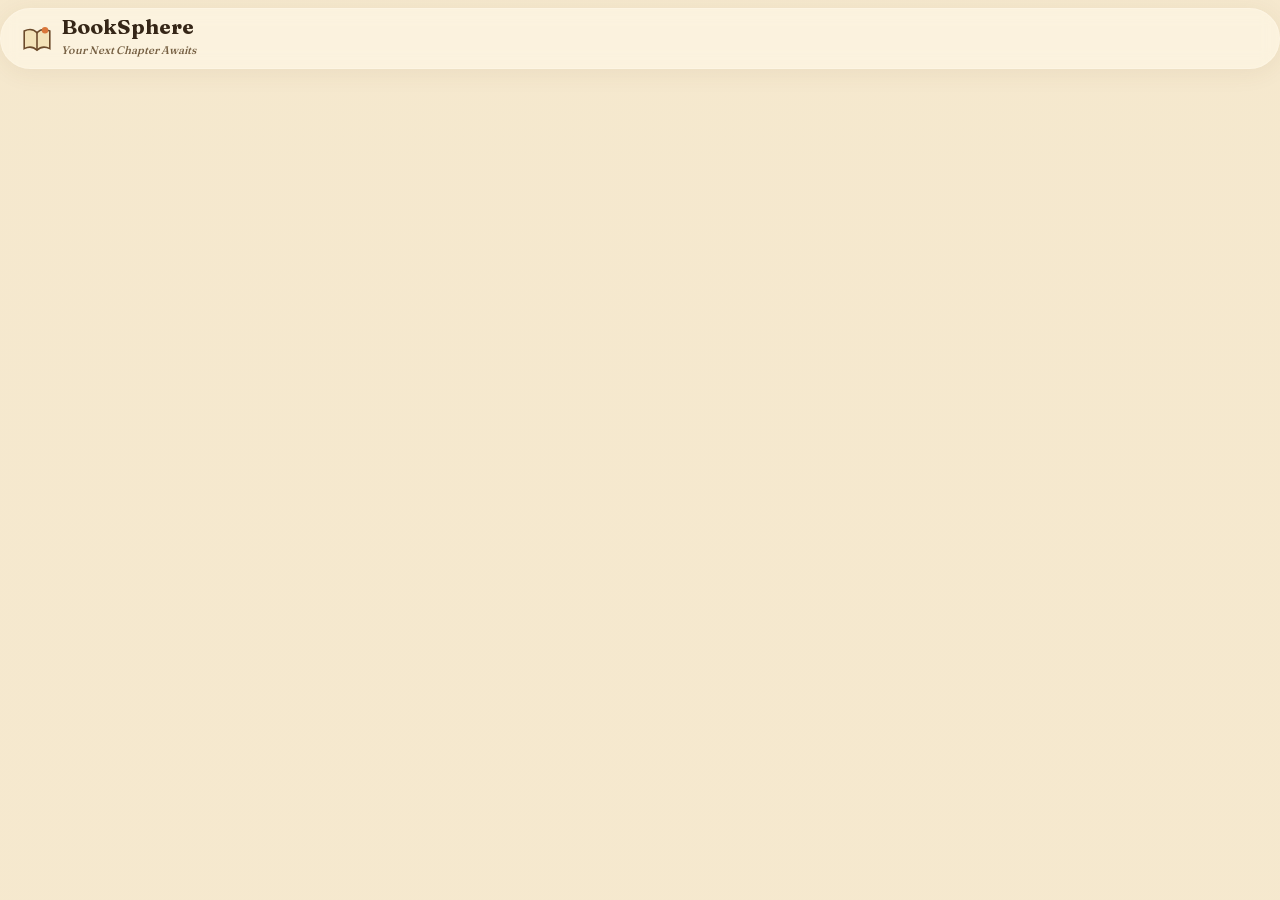
==== index.html @ 7fd95083 "Initial structure and file setup" ====
<!doctype html>
<html lang="en"><head><meta charset="utf-8"><meta name="viewport" content="width=device-width,initial-scale=1"><meta http-equiv="refresh" content="0; url=booksphere.html"><title>BookSphere</title></head><body><p>Opening <a href="booksphere.html">BookSphere</a>…</p></body></html>
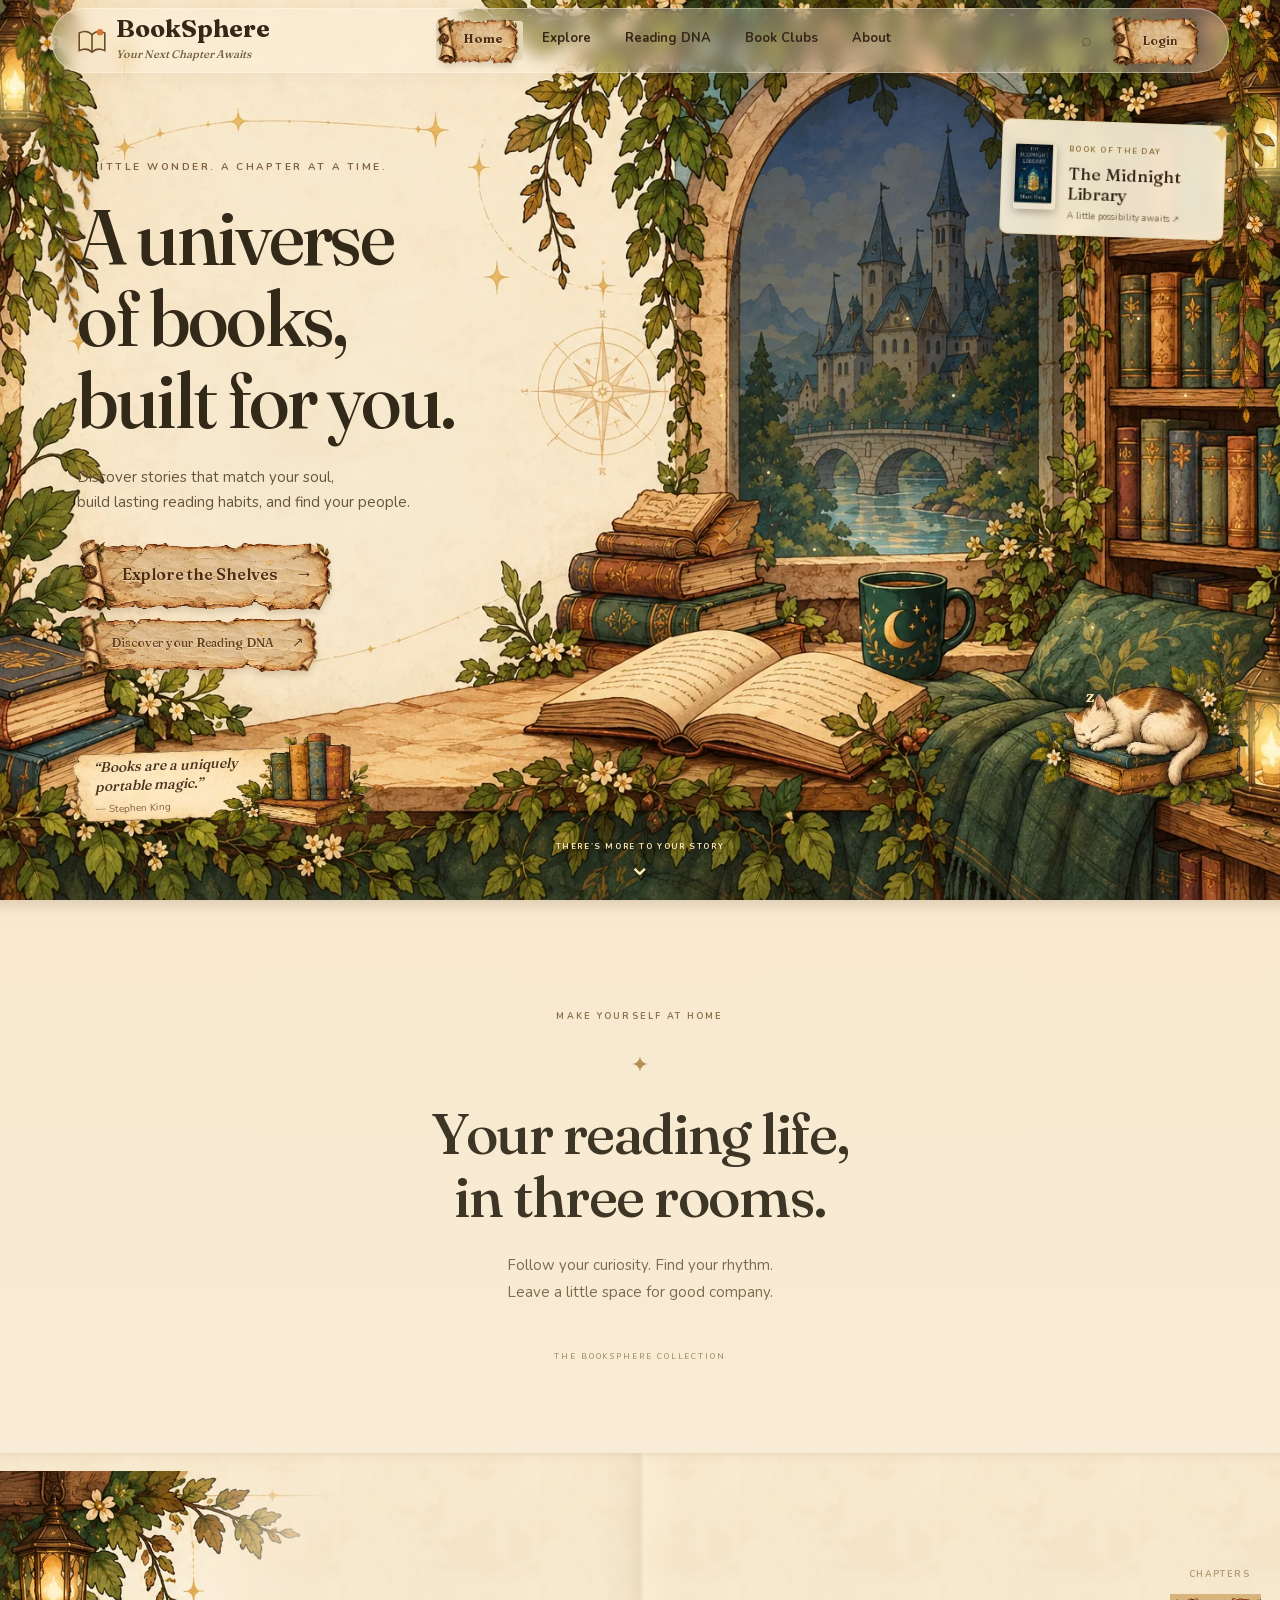
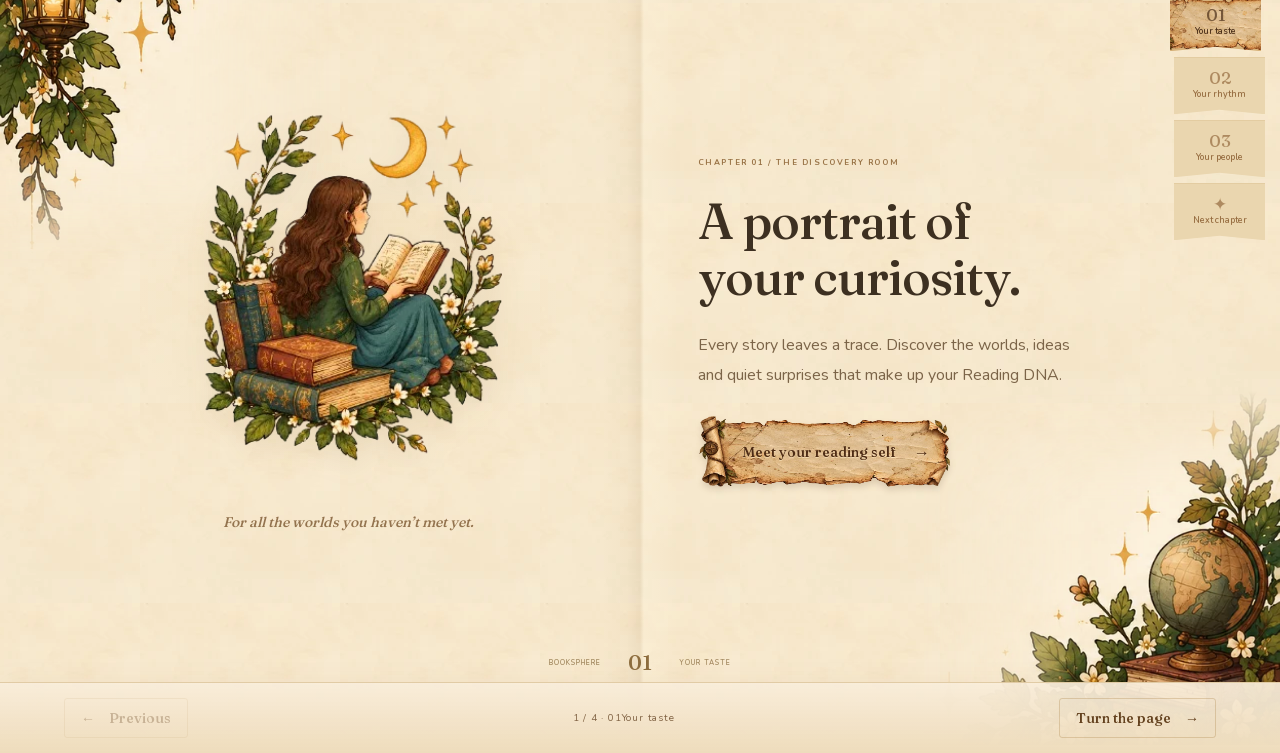
==== commit d11616c2: "fix Booksphere.html and index.html redirect issue" ====
--- a/index.html
+++ b/index.html
@@ -1,2 +1,217 @@
-<!doctype html>
-<html lang="en"><head><meta charset="utf-8"><meta name="viewport" content="width=device-width,initial-scale=1"><meta http-equiv="refresh" content="0; url=booksphere.html"><title>BookSphere</title></head><body><p>Opening <a href="booksphere.html">BookSphere</a>…</p></body></html>
+<!DOCTYPE html>
+<html lang="en"><head><meta charset="utf-8">
+<meta name="viewport" content="width=device-width,initial-scale=1,viewport-fit=cover">
+<title>BookSphere — Your Next Chapter Awaits</title>
+<link rel="icon" href="assets/slices/library/cover-the-midnight-library.webp" type="image/webp">
+<link rel="preload" as="image" href="assets/hero/nook.webp" type="image/webp" media="(min-width:701px)" fetchpriority="high">
+<link rel="preload" as="image" href="assets/hero/nook-mobile.webp" type="image/webp" media="(max-width:700px)" fetchpriority="high">
+<link rel="preload" as="font" href="assets/fonts/fraunces-latin.woff2" type="font/woff2" crossorigin>
+<link rel="preload" as="font" href="assets/fonts/nunito-latin.woff2" type="font/woff2" crossorigin>
+<link rel="stylesheet" href="css/fonts.css">
+<style>
+:root{--p:#f7ecd4;--g:#2f4a33;--ink:#3a2a1a;--mut:#80694a;--or:#d9763a;--ln:#dcc597;--sh:0 6px 20px #6b4a2a22}
+*{box-sizing:border-box}html,body{margin:0}
+body{font:16px/1.5 Nunito,system-ui,sans-serif;color:var(--ink);min-height:100vh;overflow-x:hidden;background:#f7ecd4 url("data:image/svg+xml,%3Csvg xmlns='http://www.w3.org/2000/svg' width='160' height='160'%3E%3Cfilter id='n'%3E%3CfeTurbulence baseFrequency='.8' numOctaves='2'/%3E%3CfeColorMatrix values='0 0 0 0 .4 0 0 0 0 .3 0 0 0 0 .2 0 0 0 .07 0'/%3E%3C/filter%3E%3Crect width='160' height='160' filter='url(%23n)'/%3E%3C/svg%3E")}
+h1,h2,h3{font-family:Fraunces,Georgia,serif;margin:0;line-height:1.1}button{font:inherit;cursor:pointer;border:0;color:inherit}
+a{cursor:pointer}input,select{font:inherit;padding:10px 14px;border-radius:12px;border:1px solid var(--ln);background:#fffaf0;color:var(--ink);width:100%}
+label{display:block;font-weight:700;font-size:13px;margin:12px 0 4px}.mut{color:var(--mut);margin:4px 0 0}
+.nav{position:sticky;top:0;z-index:20;display:flex;align-items:center;gap:20px;padding:12px 28px;padding-top:calc(12px + env(safe-area-inset-top,0px));backdrop-filter:blur(8px);background:#f7ecd6d9}
+.logo{display:flex;align-items:center;gap:8px;color:var(--ink)}.logo b{display:block;font:700 22px/1 Fraunces}.logo small{font:italic 11px Fraunces;color:var(--mut)}
+.links{display:flex;gap:4px;flex:1;justify-content:center}.l{padding:6px 14px;border-radius:99px;font-weight:700;font-size:14px;transition:.2s}.l:hover{background:#ecdcb6}.l.on{background:#e6cf9f}
+.btn{background:var(--g);color:#f7ecd4;padding:11px 22px;border-radius:99px;font-weight:700;box-shadow:var(--sh);transition:.2s}.btn:hover{transform:translateY(-2px);background:#3d6142}
+.btn.s{padding:6px 16px;font-size:13px}.btn.o{background:transparent;color:var(--g);border:1.5px solid var(--g);box-shadow:none}.btn.on{background:#c9d8b6;color:var(--g)}
+.avb{width:38px;height:38px;border-radius:50%;background:#c98a4a;color:#fff;font:700 16px Fraunces;border:2px solid #f7ecd4;box-shadow:var(--sh)}
+.card{background:#fbf3df;border:1px solid var(--ln);border-radius:18px;box-shadow:var(--sh);padding:18px}
+#app{animation:in .5s both}#app.enter{animation:zin 1.4s cubic-bezier(.2,.7,.2,1) both}
+@keyframes in{from{opacity:0;transform:translateY(10px)}}@keyframes zin{from{opacity:0;transform:scale(1.15);filter:blur(8px)}}
+.hero{position:relative;display:grid;grid-template-columns:1fr 1.2fr;align-items:center;max-width:1280px;margin:0 auto;padding:10px 28px 40px;min-height:620px}
+.hero h1{font-size:clamp(44px,6vw,78px);font-weight:500;letter-spacing:-.01em}.hero p{max-width:430px;font-size:18px;color:#5e4a30;margin:18px 0 26px}
+.scene{position:relative;aspect-ratio:600/520;width:100%}.scene>svg{position:absolute;inset:0;width:100%;height:100%;overflow:visible}
+.scene canvas{position:absolute;left:0;bottom:20%;width:100%;image-rendering:pixelated;cursor:pointer}
+.sway{transform-box:fill-box;transform-origin:50% 0;animation:sw 5s ease-in-out infinite alternate}.sway:nth-of-type(2n){animation-duration:6.5s;animation-delay:-2s}
+@keyframes sw{to{transform:rotate(3.5deg)}}.fl{animation:fl 2.2s ease-in-out infinite alternate}@keyframes fl{0%{opacity:.45}35%{opacity:.9}65%{opacity:.6}100%{opacity:1}}
+.tw{animation:tw 2.4s ease-in-out infinite alternate;transform-box:fill-box;transform-origin:center}@keyframes tw{to{opacity:.2;transform:scale(.6)}}
+.steam{position:absolute;left:52%;top:73%;width:0;height:0}.steam i{position:absolute;bottom:0;width:14px;height:48px;border-radius:50%;background:radial-gradient(#fffe,#fff0 70%);filter:blur(4px);opacity:0;animation:rise 3.8s linear infinite}
+.steam i:nth-child(1){left:-12px}.steam i:nth-child(2){left:-2px;animation-delay:1.2s}.steam i:nth-child(3){left:6px;animation-delay:2.4s}
+@keyframes rise{0%{transform:translate(0,0) scale(.5);opacity:0}20%{opacity:.85}50%{transform:translate(9px,-34px) scale(1)}80%{transform:translate(-8px,-64px) scale(1.3);opacity:.3}100%{transform:translate(6px,-96px) scale(1.7);opacity:0}}
+.ff{position:absolute;width:5px;height:5px;border-radius:50%;background:#ffe08a;box-shadow:0 0 8px 3px #ffd36666;animation:ff var(--d) ease-in-out infinite alternate}@keyframes ff{from{transform:translate(0,0);opacity:.15}to{transform:translate(var(--x),var(--y));opacity:1}}
+.zz{position:absolute;pointer-events:none;font:700 18px Fraunces;color:#6b4a2b;animation:zf 2.4s ease-out forwards;z-index:3}@keyframes zf{from{transform:translate(0,0) scale(.6);opacity:0}20%{opacity:1}to{transform:translate(18px,-60px) scale(1.4) rotate(12deg);opacity:0}}
+.quote{position:absolute;left:3%;bottom:22px;max-width:260px;background:#f3e2b8;padding:12px 18px;border-radius:6px 14px 8px 12px;transform:rotate(-2deg);box-shadow:var(--sh);font:italic 15px Fraunces;transition:.3s}
+.quote small{display:block;font:600 12px Nunito;color:var(--mut);margin-top:4px}.quote.sw2{opacity:0;transform:rotate(-2deg) translateY(8px)}
+.dots{position:absolute;left:50%;bottom:10px;display:flex;gap:8px}.dots i{width:7px;height:7px;border-radius:50%;background:#c9b48a;cursor:pointer}.dots i.on{background:var(--g)}
+.feat{display:grid;grid-template-columns:repeat(3,1fr);gap:18px;max-width:1180px;margin:0 auto;padding:0 28px 60px}.feat .card{cursor:pointer;transition:.3s}.feat .card:hover{transform:translateY(-6px) rotate(-.5deg)}.feat span{font-size:34px;display:inline-block;animation:bob 3s ease-in-out infinite}.feat h3{margin:8px 0 4px}
+@keyframes bob{50%{transform:translateY(-5px)}}
+.wrap{max-width:1180px;margin:0 auto;padding:24px 28px 60px}.ph{display:flex;justify-content:space-between;align-items:flex-end;gap:12px;flex-wrap:wrap;margin-bottom:16px}.ph h2{font-size:34px}.sec{margin:28px 0 14px;font-size:22px}
+.shell{display:grid;grid-template-columns:200px 1fr;gap:24px;max-width:1180px;margin:0 auto;padding:24px 28px 60px}.side{align-self:start;padding:10px;position:sticky;top:78px}
+.si{display:flex;gap:10px;padding:10px 12px;border-radius:12px;font-weight:700;font-size:14px;transition:.2s}.si:hover{background:#efdfb9}.si.on{background:#e6cf9f}
+.gh{display:flex;justify-content:space-between;gap:16px;align-items:center;flex-wrap:wrap}.gh h2{font-size:32px}
+.note{background:#f3e2b8;padding:12px 20px;border-radius:8px 16px 8px 14px;font:italic 15px Fraunces;transform:rotate(1.5deg);box-shadow:var(--sh)}
+.stats{display:grid;grid-template-columns:repeat(4,1fr);gap:14px;margin:18px 0}.st{display:flex;flex-direction:column;gap:4px}.st small{color:var(--mut);font-weight:700}.st b{font:700 34px Fraunces}
+.fire{display:inline-block;animation:fire 1s ease-in-out infinite alternate}@keyframes fire{to{transform:scale(1.18) rotate(5deg)}}
+.ring{width:84px;height:84px;border-radius:50%;display:grid;place-items:center;position:relative;margin-top:2px}.ring:after{content:"";position:absolute;inset:10px;border-radius:50%;background:#fbf3df}.ring b{position:relative;z-index:1;font-size:20px}
+.two{display:grid;grid-template-columns:1fr 1fr;gap:16px}.two h3{margin-bottom:10px}
+.rd{display:flex;gap:14px;align-items:center;padding:8px 0}.rd>div{flex:1}.rd .cv{width:70px;flex:none}
+.pb{height:8px;border-radius:9px;background:#e8d6ab;overflow:hidden;margin:7px 0}.pb i{display:block;height:100%;background:linear-gradient(90deg,var(--or),#e9a23b);border-radius:9px;transition:width 1s}
+.nook{display:flex;gap:18px;align-items:center;margin-top:16px}.nook>div:first-child{position:relative;width:220px;flex:none}.nook canvas{width:100%;image-rendering:pixelated;cursor:pointer;display:block}
+.cv{aspect-ratio:2/3;border-radius:4px 8px 8px 4px;display:flex;flex-direction:column;justify-content:center;align-items:center;text-align:center;padding:10px 8px;box-shadow:3px 5px 12px #3a2a1a44,inset 4px 0 6px #0003;font:700 13px/1.15 Fraunces,serif;transition:.25s;outline:1px solid #ffffff22;outline-offset:-5px}
+.cv i{font:600 9px Nunito;opacity:.8;margin-top:6px}.rd .cv,.tb .cv{font-size:9px}.rd .cv i,.tb .cv i{display:none}
+.chips{display:flex;gap:8px;flex-wrap:wrap;margin:10px 0}.chip{padding:4px 14px;border-radius:99px;background:#efe0bd;border:1px solid var(--ln);font-size:12px;font-weight:700;cursor:pointer;color:var(--ink);transition:.2s}.chip:hover{background:#e6d2a3}.chip.on{background:var(--g);color:#f7ecd4;border-color:var(--g)}
+.sr{display:flex;gap:8px;margin:12px 0}.grid{display:grid;grid-template-columns:repeat(auto-fill,minmax(150px,1fr));gap:24px 20px}
+.bi{position:relative;cursor:pointer;display:flex;flex-direction:column;gap:2px}.bi:hover .cv{transform:translateY(-8px) rotate(-1.5deg)}.bi b{font:700 14px/1.2 Fraunces;margin-top:8px}.bi small{color:var(--mut);font-weight:600}.bi em{font-style:normal;font-size:11px;font-weight:700;background:#efe0bd;padding:1px 9px;border-radius:99px;align-self:flex-start;margin-top:3px}
+.bm{position:absolute;top:6px;right:6px;width:28px;height:28px;border-radius:50%;background:#fbf3df;font-weight:700;box-shadow:var(--sh);z-index:2}.bm.on{background:var(--g);color:#fff}
+.mt{position:absolute;top:6px;left:6px;background:#fbf3df;font-size:11px;font-weight:700;border-radius:99px;padding:1px 8px;z-index:2;color:var(--g)}
+.tb{padding:6px 18px}.tr{display:grid;grid-template-columns:60px 1fr 120px 1fr 50px 60px;gap:14px;align-items:center;padding:12px 0;border-bottom:1px dashed var(--ln)}.tr:last-child{border:0}.tr .cv{width:54px}
+.sp{display:inline-block;padding:2px 10px;border-radius:99px;font-size:12px;font-weight:700;background:#e6d2a3}
+.persona{display:flex;gap:26px;align-items:center;background:linear-gradient(135deg,#f4e2b6,#fbf3df)}.persona h2{font-size:36px;color:#8a2b1d;margin:2px 0 8px}.persona p{max-width:520px}
+.pi{position:relative;width:180px;height:160px;flex:none;font-size:70px;display:grid;place-items:center}.pi .moon{position:absolute;top:0;right:10px;font-size:34px;animation:bob 4s ease-in-out infinite}.pi .bk{animation:bob 3s ease-in-out infinite}.pi .s1,.pi .s2{position:absolute;font-size:20px;color:#d9a43a;animation:tw 2s infinite alternate}.pi .s1{left:14px;top:14px}.pi .s2{right:0;bottom:14px;animation-delay:-1s}
+.gr{display:grid;grid-template-columns:90px 1fr 42px;gap:12px;align-items:center;margin:11px 0;font-weight:600;font-size:14px}.bar{height:10px;border-radius:9px;background:#e8d6ab;overflow:hidden}.bar i{display:block;height:100%;width:0;border-radius:9px;transition:width 1.2s cubic-bezier(.2,.8,.2,1)}
+.dn{display:grid;place-items:center}.donut{width:210px;height:210px;border-radius:50%;position:relative;display:grid;place-items:center;text-align:center;animation:spin 1.2s cubic-bezier(.2,.8,.2,1)}.donut:after{content:"";position:absolute;inset:38px;border-radius:50%;background:#fbf3df}.donut div{position:relative;z-index:1}.donut small{color:var(--mut);font-weight:700}.donut b{font:700 26px Fraunces}
+@keyframes spin{from{transform:rotate(-120deg) scale(.5);opacity:0}}
+.hm{display:grid;grid-template-columns:repeat(7,1fr);gap:8px;max-width:420px;margin-top:12px}.hm i{aspect-ratio:1;border-radius:8px;background:#e8d6ab}.hm i.t{outline:2px solid var(--or)}
+.bdg{display:flex;gap:12px;flex-wrap:wrap;margin-top:12px}.bdg span{padding:8px 14px;border-radius:14px;background:#efe0bd;font-weight:700;opacity:.45}.bdg span.on{opacity:1;background:#f6d98b}
+.cc{overflow:hidden;padding:0;transition:.3s}.cc:hover{transform:translateY(-6px)}.ci{height:120px;display:grid;place-items:center;font-size:54px}.ci span{animation:bob 3.5s ease-in-out infinite}.cb{padding:14px 16px;display:flex;flex-direction:column;gap:3px}.cb b{font:700 17px Fraunces}.cb small{color:var(--mut);font-weight:600}
+.cf{display:flex;align-items:center;gap:8px;margin-top:8px}.cf em{font-style:normal;font-size:11px;font-weight:700;background:#efe0bd;padding:2px 10px;border-radius:99px}.cf small{flex:1}
+.cg{display:grid;grid-template-columns:repeat(auto-fill,minmax(260px,1fr));gap:20px}
+#modal{display:none}#modal.on{display:block}.bd{position:fixed;inset:0;background:#2a1b0e88;backdrop-filter:blur(4px);display:grid;place-items:center;z-index:50;animation:in .25s}.mc{width:min(480px,92vw);position:relative;max-height:90vh;overflow:auto}
+.x{position:absolute;right:12px;top:8px;background:none;font-size:18px;color:var(--mut)}.trk{display:flex;gap:16px}.trk .cv{width:100px;flex:none;font-size:10px}.trk>div{flex:1}.rw{display:flex;gap:10px;margin-top:16px}
+#toast{position:fixed;left:50%;bottom:calc(24px + env(safe-area-inset-bottom,0px));transform:translate(-50%,30px);background:var(--g);color:#f7ecd4;padding:10px 20px;border-radius:99px;font-weight:700;opacity:0;transition:.3s;z-index:90;pointer-events:none}#toast.on{opacity:1;transform:translate(-50%,0)}
+#portal{position:fixed;inset:0;z-index:100;pointer-events:none;visibility:hidden;perspective:1400px;overflow:hidden;opacity:1}#portal.on{visibility:visible;pointer-events:all}#portal.out{opacity:0;transition:opacity .9s}
+.dr{position:absolute;top:0;bottom:0;width:50%;background:radial-gradient(circle at 50% 50%,#4d3521,#1f1208 85%);border:2px solid #b8893a;display:grid;place-items:center;font:700 54px Fraunces;color:#d9ad55;backface-visibility:hidden;transition:transform 1.7s cubic-bezier(.7,0,.2,1);animation:in .5s both}
+.dr.l{left:0;transform-origin:left;padding-left:60%}.dr.r{right:0;transform-origin:right;padding-right:60%}.dr.l:after{content:"✦"}.dr.r:after{content:"✦"}
+#portal.open .dr.l{transform:rotateY(-108deg)}#portal.open .dr.r{transform:rotateY(108deg)}
+.glow{position:absolute;left:50%;top:50%;width:40px;height:40px;margin:-20px;border-radius:50%;z-index:-1;background:radial-gradient(#fff8d6,#ffd479 40%,#e8a23c99 65%,#0000 72%);transform:scale(0)}#portal.open .glow{transform:scale(75);transition:transform 2s ease-in}
+.spk span{position:absolute;left:50%;top:50%;width:6px;height:6px;border-radius:50%;background:#ffe9a6;box-shadow:0 0 10px 3px #ffd366;opacity:0}#portal.open .spk span{animation:fly 1.8s ease-out both}
+@keyframes fly{from{transform:translate(0,0) scale(.3);opacity:0}20%{opacity:1}to{transform:translate(var(--dx),var(--dy)) scale(1.5);opacity:0}}
+#portal p{position:absolute;left:0;right:0;top:50%;text-align:center;font:italic 28px Fraunces;color:#fff;opacity:0;transition:opacity .8s;margin:60px 0 0;text-shadow:0 2px 12px #6b4a2b}#portal.open p{opacity:1;transition-delay:.8s}
+@media(max-width:900px){.hero{grid-template-columns:1fr;padding-bottom:20px}.shell{grid-template-columns:1fr}.side{position:static;display:flex;overflow-x:auto}.stats{grid-template-columns:1fr 1fr}.two,.feat{grid-template-columns:1fr}.persona{flex-direction:column;text-align:center}.tr{grid-template-columns:50px 1fr 60px}.tr>:nth-child(n+4){display:none}}
+@media(max-width:760px){.nav{flex-wrap:wrap;gap:8px 12px}.logo small{display:none}.links{order:3;width:100%;overflow-x:auto;justify-content:flex-start}.usr{margin-left:auto}.nook{flex-direction:column}}
+@media(prefers-reduced-motion:reduce){*{animation-duration:.01s!important;animation-iteration-count:1!important}}
+</style>
+<link rel="stylesheet" href="css/base.css"><link rel="stylesheet" href="css/nav.css"><link rel="stylesheet" href="css/home.css"><link rel="stylesheet" href="css/dashboard.css"><link rel="stylesheet" href="css/explore.css"><link rel="stylesheet" href="css/dna.css"><link rel="stylesheet" href="css/clubs.css"><link rel="stylesheet" href="css/portal.css"><link rel="stylesheet" href="css/about.css"><link rel="stylesheet" href="css/bookcraft.css"><link rel="stylesheet" href="css/scroll-ui.css"><link rel="stylesheet" href="css/storybook.css"><link rel="stylesheet" href="css/app-craft.css"></head><body>
+<svg width="0" height="0" style="position:absolute"><defs><symbol id="vine" viewBox="0 0 60 300"><path d="M30 0C10 60 50 120 25 180S40 260 20 300" stroke="#4a6b38" stroke-width="3" fill="none"/><g fill="#5d8a45"><ellipse cx="40" cy="40" rx="13" ry="6" transform="rotate(-30 40 40)"/><ellipse cx="14" cy="80" rx="13" ry="6" transform="rotate(25 14 80)" fill="#3f6a37"/><ellipse cx="44" cy="125" rx="13" ry="6" transform="rotate(-20 44 125)"/><ellipse cx="22" cy="165" rx="13" ry="6" transform="rotate(30 22 165)" fill="#3f6a37"/><ellipse cx="42" cy="205" rx="13" ry="6" transform="rotate(-25 42 205)"/><ellipse cx="18" cy="250" rx="13" ry="6" transform="rotate(20 18 250)" fill="#3f6a37"/></g></symbol></defs></svg>
+<nav class="nav"><a class="logo" data-go="home"><svg viewBox="0 0 40 40" width="38" height="38"><path d="M4 10c6-3 12-2 16 2 4-4 10-5 16-2v22c-6-3-12-2-16 2-4-4-10-5-16-2z" fill="#f3e2b8" stroke="#6b4a2b" stroke-width="2"/><path d="M20 12v22" stroke="#6b4a2b" stroke-width="2"/><circle cx="30" cy="9" r="4" fill="#d9763a"/></svg><span><b>BookSphere</b><small>Your Next Chapter Awaits</small></span></a><div class="links"></div><div class="usr"></div></nav>
+<main id="app"></main><div id="modal"></div><div id="toast"></div>
+<div id="portal"><div class="dr l"></div><div class="dr r"></div><div class="glow"></div><div class="spk"></div><p>Opening your library…</p></div>
+<script src="js/ui.js"></script><script src="js/book.js"></script><script src="js/home.js"></script>
+<script>
+const $=(s,e=document)=>e.querySelector(s),$$=(s,e=document)=>[...e.querySelectorAll(s)];
+/* ---------- DATA (swap with a real API / database later) ---------- */
+const B=[[1,'Dune','Frank Herbert','Sci-Fi','Classic','#c9732c','#2b1608',688],[2,'Atomic Habits','James Clear','Self-Help','Productivity','#f3e6c4','#e9a23b',320],[3,'The Night Circus','Erin Morgenstern','Fantasy','Magical','#151521','#9b2335',512],[4,'Before the Coffee Gets Cold','Toshikazu Kawaguchi','Fiction','Emotional','#6ab0b8','#2f4e6f',213],[5,'A Court of Thorns and Roses','Sarah J. Maas','Romance','Spicy','#8b1a1f','#2d0b0e',419],[6,'The Seven Husbands of Evelyn Hugo','Taylor Jenkins Reid','Fiction','Glamorous','#1f5a43','#0f2a20',389],[7,'Circe','Madeline Miller','Fantasy','Mythic','#d99a2b','#7b3b12',393],[8,'Project Hail Mary','Andy Weir','Sci-Fi','Space','#f1f1ec','#3a6bb0',476],[9,'The Midnight Library','Matt Haig','Fiction','Hopeful','#1c2b6b','#0b1236',304],[10,'The Very Secret Society of Irregular Witches','Sangu Mandanna','Fantasy','Cozy','#1d3b8a','#3a1a5e',384],[11,'Gone Girl','Gillian Flynn','Mystery','Twisty','#262626','#b0182a',422],[12,'The Silent Patient','Alex Michaelides','Mystery','Dark','#3a3a52','#c9c9d9',336],[13,'Sapiens','Yuval Noah Harari','Non-Fiction','History','#d9b45c','#6b3f1a',464],[14,'Educated','Tara Westover','Non-Fiction','Memoir','#e8e0cf','#4a6b7a',352],[15,'The Hobbit','J.R.R. Tolkien','Fantasy','Classic','#2f6b3a','#10301a',310],[16,'Pride and Prejudice','Jane Austen','Romance','Classic','#e9b8c4','#7a3b52',279]].map(([id,t,a,g,v,c1,c2,p])=>({id,t,a,g,v,c1,c2,p}));
+const G=['Fantasy','Fiction','Mystery','Non-Fiction','Sci-Fi','Romance','Self-Help'],GC={Fantasy:'#7f9a6c',Fiction:'#d4a455',Mystery:'#4a6b8a','Non-Fiction':'#c9694a','Sci-Fi':'#d08b4f',Romance:'#b8566b','Self-Help':'#8a7aa8'};
+const ST={reading:'Reading',done:'Completed',plan:'Plan to Read',hold:'On Hold',drop:'Dropped'};
+const P={Fantasy:['The Curious Explorer','You love discovering new worlds, diverse perspectives, and stories that make you think. Your curiosity takes you across genres, from cosmic adventures to quiet, emotional tales.',['Open-minded','Adventurous','Thoughtful','Eclectic']],Fiction:['The Quiet Wanderer','You read to understand people. Character-driven stories and second chances pull you in, and you stay for the feelings that linger.',['Empathetic','Reflective','Patient','Warm']],Mystery:['The Midnight Detective','You can’t leave a loose thread alone. Twists, clues and unreliable narrators keep you up past bedtime.',['Sharp','Curious','Analytical','Intense']],'Non-Fiction':['The Insatiable Scholar','You read to know how the world works and why people do what they do. Every book leaves you with something to try or argue about.',['Inquisitive','Driven','Grounded','Bold']],'Sci-Fi':['The Stargazing Dreamer','You are drawn to big ideas, distant futures and clever science. “What if?” is your favourite question.',['Visionary','Logical','Imaginative','Bold']],Romance:['The Hopeful Romantic','You believe in happy endings and love the slow burn that gets you there. Comfort and heart come first.',['Warm','Hopeful','Expressive','Loyal']],'Self-Help':['The Growth Seeker','You read with a pencil in hand. Habits, mindset and small daily wins are how you build your best self.',['Disciplined','Ambitious','Focused','Practical']]};
+const CITY={Nagpur:['Dhantoli','Civil Lines','Sitabuldi','Ramdaspeth','Sadar','Bajaj Nagar'],Mumbai:['Bandra','Colaba','Powai','Juhu','Andheri','Dadar'],Pune:['Koregaon Park','Aundh','Kothrud','Baner','Viman Nagar','Deccan'],Bengaluru:['Indiranagar','Koramangala','Jayanagar','HSR Layout','Whitefield','Malleshwaram']};
+const CL=[['The Cozy Readers','Fiction','☕',1200,'#d9b27a,#7a5230','The Book Nook Café'],['Fantasy Realms','Fantasy','🏰',2300,'#2a3b6e,#7a4a9a','Lakeside Reading Room'],['Page Turners','Mystery','🔎',980,'#9a7a56,#3a2a1a','Old Library Hall'],['Mindful Reads','Non-Fiction','🌿',640,'#7fa77a,#2f4a33','Garden Terrace'],['Romance Circle','Romance','🌹',1100,'#d9788a,#6b2a3a','The Attic Studio'],['Sci-Fi Explorers','Sci-Fi','🔭',870,'#1a2a4a,#3a5a8a','Moonlight Terrace']];
+const QT=[['Books are a uniquely portable magic.','Stephen King'],['A reader lives a thousand lives before he dies.','George R.R. Martin'],['So many books, so little time.','Frank Zappa'],['There is no friend as loyal as a book.','Ernest Hemingway']];
+/* ---------- STATE ---------- */
+const ds=n=>{const d=new Date();d.setDate(d.getDate()-n);return[d.getFullYear(),d.getMonth()+1,d.getDate()].map(v=>(v+'').padStart(2,'0')).join('-')};
+let S;try{S=JSON.parse(localStorage.getItem('bs-v1'))}catch(e){}
+if(!S){S={user:null,goal:12,city:'Nagpur',joined:[],mine:[],log:{},lib:[1,3,6,7,8,12,13,15].map((id,i)=>({id,st:'done',prog:B[id-1].p,score:7+i%3})).concat([{id:9,st:'reading',prog:122,score:0},{id:10,st:'plan',prog:0,score:0},{id:5,st:'plan',prog:0,score:0}])};
+ for(let i=0;i<12;i++)S.log[ds(i)]=20+i*7%25;[14,15,16,19,20,22,25,26,27,29,31].forEach((i,j)=>S.log[ds(i)]=15+j*9%30)}
+const save=()=>{try{localStorage.setItem('bs-v1',JSON.stringify(S))}catch(e){}};
+const U={g:'All Genres',q:'',tab:'all',cf:'All Clubs'};let cats=[],timer,E=0,pend='',tt;
+const bk=id=>B.find(b=>b.id==id),ent=id=>S.lib.find(e=>e.id==id);
+const streak=()=>{let n=0,i=S.log[ds(0)]?0:1;while(S.log[ds(i)]){n++;i++}return n};
+const longest=()=>{let m=0,c=0;for(let i=150;i>=0;i--){c=S.log[ds(i)]?c+1:0;m=Math.max(m,c)}return m};
+const done=()=>S.lib.filter(e=>e.st=='done').length,pages=()=>S.lib.reduce((a,e)=>a+e.prog,0);
+function dna(){const w=Object.fromEntries(G.map(g=>[g,0]));S.lib.filter(e=>e.st=='done'||e.st=='reading').forEach(e=>w[bk(e.id).g]+=e.st=='done'?1:.5);const tot=Object.values(w).reduce((a,b)=>a+b,0)||1;const arr=G.map(g=>[g,Math.round(w[g]/tot*100),w[g]]).sort((a,b)=>b[2]-a[2]);return{arr,tot,top:arr[0][0]}}
+function recs(){const d=dna(),w=Object.fromEntries(d.arr.map(a=>[a[0],a[2]/d.tot]));return B.filter(b=>{const e=ent(b.id);return!e||e.st=='plan'}).map(b=>({b,m:Math.min(98,Math.round(62+w[b.g]*120+b.id*7%9))})).sort((x,y)=>y.m-x.m)}
+const tod=()=>{const h=new Date().getHours();return h<12?'morning':h<17?'afternoon':'evening'};
+/* ---------- COMPONENTS ---------- */
+const lum=h=>{const n=parseInt(h.slice(1),16);return((n>>16)*.3+(n>>8&255)*.59+(n&255)*.11)};
+const ART={1:'cover-dune',2:'cover-atomic-habits',3:'cover-the-night-circus',4:'cover-before-the-coffee-gets-cold',5:'cover-a-court-of-thorns-and-roses',6:'cover-the-seven-husbands-of-evelyn-hugo',7:'cover-circe',8:'cover-project-hail-mary',9:'cover-the-midnight-library',10:'cover-the-very-secret-society-of-irregular-witches'};
+const cover=b=>ART[b.id]?`<div class="cv art"><img src="assets/slices/library/${ART[b.id]}.webp" alt="Cover of ${b.t}" loading="lazy"></div>`:`<div class="cv" style="background:linear-gradient(160deg,${b.c1},${b.c2});color:${lum(b.c1)>150?'#2b1a0c':'#f7ecd4'}"><span>${b.t}</span><i>${b.a}</i></div>`;
+const item=(b,m)=>{const e=ent(b.id);return`<div class="bi" data-act="track" data-id="${b.id}">${cover(b)}<button class="bm ${e?'on':''}" data-act="bm" data-id="${b.id}" title="${e?ST[e.st]:'Add to Plan to Read'}">${e?'✓':'+'}</button>${m?`<span class="mt">${m}% match</span>`:''}<b>${b.t}</b><small>${b.a}</small><em>${e?ST[e.st]:b.g}</em></div>`};
+const side=a=>`<aside class="side card">${[['dashboard','🏠','Dashboard'],['mybooks','📚','My Books'],['dna','🧬','Reading DNA'],['streaks','🔥','Streaks'],['clubs','👥','Book Clubs'],['explore','🔍','Explore']].map(([r,i,t])=>`<a class="si ${r==a?'on':''}" data-go="${r}">${i}<span>${t}</span></a>`).join('')}</aside>`;
+const shell=(a,c)=>`<div class="shell">${side(a)}<section>${c}</section></div>`;
+const chips=(l,v,a)=>`<div class="chips">${l.map(x=>`<span class="chip ${x[0]==v?'on':''}" data-act="${a}" data-v="${x[0]}">${x[1]||x[0]}</span>`).join('')}</div>`;
+function clubs(){const ci=Object.keys(CITY).indexOf(S.city),ar=CITY[S.city];const d=new Date();return S.mine.concat(CL.map((c,i)=>{const t=new Date(d);t.setDate(d.getDate()+2+i*2);return{n:c[0],g:c[1],e:c[2],m:Math.round(c[3]/6),bg:c[4],loc:`${ar[i]} · ${c[5]}`,km:(1.3+i*1.7+ci*.4).toFixed(1),when:t.toLocaleDateString('en-IN',{weekday:'short',day:'numeric',month:'short'})+' · '+['5:00','6:30','4:00','7:00','5:30','6:00'][i]+' PM'}})).map(c=>({...c,k:S.city+c.n}))}
+/* ---------- VIEWS ---------- */
+const R={
+home:()=>`<section class="hero"><div><h1>A universe<br>of books,<br>built for you.</h1><p>Discover stories that match your soul, build lasting reading habits, and find your people.</p><button class="btn" data-go="explore">Explore the Shelves →</button></div>
+<div class="scene"><svg viewBox="0 0 600 520"><defs><clipPath id="arch"><path d="M150 420V190a110 110 0 0 1 220 0V420z"/></clipPath><linearGradient id="sky" x1="0" y1="0" x2="0" y2="1"><stop offset="0" stop-color="#ecc98a"/><stop offset=".5" stop-color="#9cc3c4"/><stop offset="1" stop-color="#6a9aa6"/></linearGradient><radialGradient id="gl"><stop offset="0" stop-color="#ffcf70" stop-opacity=".9"/><stop offset="1" stop-color="#ffcf70" stop-opacity="0"/></radialGradient></defs>
+<rect x="430" y="10" width="170" height="410" fill="#4a301b"/><g id="books"></g>
+<g clip-path="url(#arch)"><rect x="140" y="70" width="240" height="360" fill="url(#sky)"/><circle cx="335" cy="165" r="15" fill="#fff3c2" opacity=".85"/><ellipse cx="260" cy="340" rx="190" ry="62" fill="#5d8a55"/><ellipse cx="200" cy="360" rx="120" ry="50" fill="#4a7a4a"/><rect x="205" y="245" width="115" height="42" fill="#7482a3"/><rect x="236" y="190" width="26" height="70" fill="#8793b3"/><path d="M231 190l18-42 18 42z" fill="#5a6a8f"/><rect x="282" y="212" width="22" height="50" fill="#8793b3"/><path d="M278 212l15-34 15 34z" fill="#5a6a8f"/><path d="M160 350Q260 298 360 350" stroke="#d8cfb5" stroke-width="9" fill="none"/><circle cx="180" cy="302" r="18" fill="#3f6b3f"/><circle cx="345" cy="298" r="20" fill="#3f6b3f"/><path class="tw" d="M200 130l3 8 8 3-8 3-3 8-3-8-8-3 8-3z" fill="#fff6c9"/><path class="tw" style="animation-delay:-1s" d="M300 110l2 6 6 2-6 2-2 6-2-6-6-2 6-2z" fill="#fff6c9"/></g>
+<path d="M150 420V190a110 110 0 0 1 220 0V420z" fill="none" stroke="#6b4a2b" stroke-width="12"/>
+<rect y="416" width="600" height="70" fill="#6e4727"/><rect y="416" width="600" height="8" fill="#8c6034"/>
+<path d="M350 414q50-26 110-10q60-16 120 10v26H350z" fill="#3f6b45"/><path d="M360 416q60-14 120-4" stroke="#5c8a5e" stroke-width="3" fill="none"/>
+<rect x="20" y="394" width="112" height="22" rx="2" fill="#7a3b2a"/><rect x="28" y="376" width="96" height="18" rx="2" fill="#3f5f4a"/><rect x="36" y="360" width="82" height="16" rx="2" fill="#b8863b"/>
+<path d="M150 416l50-12 50 12z" fill="#f5e9c9" stroke="#b79a63" stroke-width="2"/><path d="M200 404v12" stroke="#b79a63" stroke-width="2"/>
+<rect x="296" y="388" width="32" height="28" rx="6" fill="#2f5a45"/><path d="M328 396h6a7 7 0 0 1 0 14h-6" fill="none" stroke="#2f5a45" stroke-width="4"/><ellipse cx="312" cy="388" rx="16" ry="4" fill="#3a2410"/><path d="M314 397a7 7 0 1 0 5 10 5 5 0 0 1-5-10" fill="#f1d27a"/>
+<line x1="60" y1="0" x2="60" y2="60" stroke="#4a3b2a"/><circle class="fl" cx="60" cy="80" r="52" fill="url(#gl)"/><rect x="48" y="60" width="24" height="38" rx="5" fill="#2a2218"/><rect x="53" y="66" width="14" height="26" rx="3" fill="#ffd56f" class="fl"/>
+<circle class="fl" cx="531" cy="398" r="48" fill="url(#gl)"/><rect x="520" y="382" width="22" height="34" rx="4" fill="#2a2218"/><rect x="524" y="387" width="14" height="24" rx="3" fill="#ffd56f" class="fl"/>
+<use class="sway" href="#vine" x="-6" y="0" width="76" height="320"/><use class="sway" href="#vine" x="108" y="0" width="60" height="240"/><use class="sway" href="#vine" x="372" y="0" width="60" height="260"/><use class="sway" href="#vine" x="548" y="130" width="56" height="280"/></svg>
+<div class="steam"><i></i><i></i><i></i></div><canvas id="c1" width="150" height="44"></canvas></div>
+<div class="quote"></div><div class="dots">${QT.map((_,i)=>`<i data-act="q" data-i="${i}"></i>`).join('')}</div></section>
+<div class="feat">${[['🧬','Reading DNA','See your reading personality, mapped from every book you finish.','dna'],['🔥','Streaks','Read a little each day and watch your streak grow.','streaks'],['👥','Book Clubs','Find a circle near you that meets over the same stories.','clubs']].map(f=>`<div class="card" data-go="${f[3]}"><span>${f[0]}</span><h3>${f[1]}</h3><p class="mut">${f[2]}</p></div>`).join('')}</div>`,
+dashboard:()=>{const rd=S.lib.filter(e=>e.st=='reading'),rc=recs()[0],pc=Math.min(100,Math.round(done()/S.goal*100));
+return shell('dashboard',`<div class="gh"><div><h2>Good ${tod()}, ${S.user.name}! 🌿</h2><p class="mut">Another chapter, another step forward.</p></div><div class="note">“Just one more chapter…”</div></div>
+<div class="stats"><div class="card st"><small>My Streak</small><b><span class="fire">🔥</span> ${streak()} <small>days</small></b></div><div class="card st"><small>Books Completed</small><b>📚 ${done()} <small>books</small></b></div><div class="card st"><small>Pages Read</small><b>📖 ${pages().toLocaleString()}</b></div><div class="card st"><small>Reading Goal</small><div class="ring" style="background:conic-gradient(var(--or) ${pc}%,#e8d6ab 0)"><b>${pc}%</b></div><small>${done()}/${S.goal} books</small></div></div>
+<div class="two"><div class="card"><h3>Continue Reading</h3>${rd.length?rd.map(e=>{const b=bk(e.id),p=Math.round(e.prog/b.p*100);return`<div class="rd">${cover(b)}<div><b>${b.t}</b><br><small class="mut">${b.a}</small><div class="pb"><i style="width:${p}%"></i></div><small class="mut">${p}% · ${e.prog}/${b.p} pages</small><br><button class="btn s" style="margin-top:6px" data-act="logp" data-id="${b.id}">Log 10 pages</button></div></div>`}).join(''):'<p class="mut">Nothing in progress. Pick your next book from Explore.</p>'}</div>
+<div class="card"><h3>Today’s Recommendation</h3><div class="rd">${cover(rc.b)}<div><b>${rc.b.t}</b><br><small class="mut">${rc.b.a}</small><div class="chips"><span class="chip">${rc.b.g}</span><span class="chip">${rc.b.v}</span><span class="chip">${rc.m}% match</span></div><button class="btn s" data-act="track" data-id="${rc.b.id}">Add to my shelf</button></div></div></div></div>
+<div class="card nook"><div><canvas id="c2" width="60" height="26"></canvas></div><div><h3>The reading nook</h3><p class="mut">Mochi is napping on your to-read pile. Tap her to say hello.</p></div></div>`)},
+explore:()=>{const f=U.g=='All Genres'&&!U.q;return`<div class="wrap"><button class="back" data-go="home">← Back to home</button><div class="ph"><div><h2>Explore Books</h2><p class="mut">Find your next favourite from our ever-growing universe.</p></div></div><div class="sr"><input id="q" placeholder="Search by title, author or genre…" value="${U.q}"></div>${chips([['All Genres'],...G.map(g=>[g])],U.g,'gf')}${f?`<h3 class="sec">Picked for your Reading DNA</h3><div class="grid">${recs().slice(0,5).map(r=>item(r.b,r.m)).join('')}</div><h3 class="sec">All books</h3>`:''}<div class="grid" id="eg">${exg()}</div></div>`},
+mybooks:()=>{const L=S.lib.filter(e=>U.tab=='all'||e.st==U.tab);return shell('mybooks',`<h2>My Books</h2>${chips([['all','All ('+S.lib.length+')'],...Object.keys(ST).map(k=>[k,ST[k]+' ('+S.lib.filter(e=>e.st==k).length+')'])],U.tab,'tab')}<div class="card tb">${L.length?L.map(e=>{const b=bk(e.id),p=Math.round(e.prog/b.p*100);return`<div class="tr">${cover(b)}<div><b>${b.t}</b><br><small class="mut">${b.a}</small></div><span class="sp">${ST[e.st]}</span><div><div class="pb"><i style="width:${p}%"></i></div><small class="mut">${e.prog}/${b.p} pages</small></div><b>${e.score?'★ '+e.score:'–'}</b><button class="btn s o" data-act="track" data-id="${b.id}">Edit</button></div>`}).join(''):'<p class="mut" style="padding:20px">Nothing here yet. Find a book in Explore and add it to this shelf.</p>'}</div>`)},
+dna:()=>{const d=dna(),p=P[d.top];let a=0;const gr=d.arr.filter(x=>x[2]>0).map(x=>{const s=a;a+=x[2]/d.tot*100;return`${GC[x[0]]} ${s}% ${a}%`}).join(',');
+return`<div class="wrap"><button class="back" data-go="home">← Back to home</button><div class="ph"><div><h2>Your Reading DNA</h2><p class="mut">A unique snapshot of your reading personality.</p></div></div><div class="card persona"><div class="pi"><span class="moon">🌙</span><span class="bk">📖</span><span class="s1">✦</span><span class="s2">✦</span></div><div><small class="mut">You are</small><h2>${p[0]}</h2><p>${p[1]}</p><div class="chips">${p[2].map(t=>`<span class="chip">${t}</span>`).join('')}</div></div></div>
+<div class="two" style="margin-top:16px"><div class="card"><h3>Your Genre Universe</h3>${d.arr.map(x=>`<div class="gr"><span>${x[0]}</span><div class="bar"><i data-w="${x[1]}" style="background:${GC[x[0]]}"></i></div><b>${x[1]}%</b></div>`).join('')}</div><div class="card dn"><div class="donut" style="background:conic-gradient(${gr})"><div><small>Top Genre</small><br><b>${d.top}</b><br><b>${d.arr[0][1]}%</b></div></div></div></div><h3 class="sec">Books that match your DNA</h3><div class="grid">${recs().slice(0,5).map(r=>item(r.b,r.m)).join('')}</div></div>`},
+streaks:()=>{const n=streak(),t=!!S.log[ds(0)];return shell('streaks',`<h2>Streaks</h2><div class="stats" style="grid-template-columns:repeat(3,1fr)"><div class="card st"><small>Current streak</small><b><span class="fire">🔥</span> ${n} days</b></div><div class="card st"><small>Longest streak</small><b>🏆 ${longest()} days</b></div><div class="card st"><small>This week</small><b>⏱ ${[0,1,2,3,4,5,6].reduce((a,i)=>a+(S.log[ds(i)]||0),0)} min</b></div></div><div class="card"><h3>Last 5 weeks</h3><div class="hm">${Array.from({length:35},(_,i)=>{const k=34-i,m=S.log[ds(k)]||0;return`<i class="${k?'':'t'}" title="${ds(k)} · ${m} min" style="${m?`background:rgba(63,107,69,${Math.min(1,.25+m/60)})`:''}"></i>`}).join('')}</div><div class="rw"><button class="btn ${t?'on':''}" data-act="logt" ${t?'disabled':''}>${t?'Logged today ✓':'Log today’s reading'}</button></div><div class="bdg">${[3,7,14,30,100].map(x=>`<span class="${longest()>=x?'on':''}">🏅 ${x}-day</span>`).join('')}</div></div>`)},
+clubs:()=>{const L=clubs().filter(c=>U.cf=='All Clubs'||(U.cf=='My Clubs'?S.joined.includes(c.k):c.g==U.cf));return`<div class="wrap"><button class="back" data-go="home">← Back to home</button><div class="ph"><div><h2>Book Clubs</h2><p class="mut">Find your people, one book at a time.</p></div><div style="display:flex;gap:10px"><select id="city" style="width:auto">${Object.keys(CITY).map(c=>`<option ${c==S.city?'selected':''}>${c}</option>`).join('')}</select><button class="btn" data-act="ncl">Create a Club +</button></div></div>${chips([['All Clubs'],['My Clubs'],['Fantasy'],['Fiction'],['Non-Fiction'],['Romance'],['Mystery'],['Sci-Fi']],U.cf,'cf')}<div class="cg">${L.length?L.map(c=>{const j=S.joined.includes(c.k);return`<div class="card cc"><div class="ci" style="background:linear-gradient(135deg,${c.bg.split(',')[0]},${c.bg.split(',')[1]})"><span>${c.e}</span></div><div class="cb"><b>${c.n}</b><small>📍 ${c.loc} · ${c.km} km</small><small>🗓 ${c.when}</small><div class="cf"><em>${c.g}</em><small>${c.m>=1000?(c.m/1000).toFixed(1)+'k':c.m} members</small><button class="btn s ${j?'on':''}" data-act="join" data-k="${c.k}">${j?'Joined ✓':'Join'}</button></div></div></div>`}).join(''):'<p class="mut">No clubs here yet. Join one or create your own.</p>'}</div></div>`},
+about:()=>`<div class="about-card"><h1>Made for your next chapter.</h1><p>BookSphere is a quiet corner for readers to discover stories, understand their reading tastes, and meet the people who love the same pages.</p><button class="btn" data-go="explore">Explore the shelves →</button></div>`};
+R.home=BookSphereHome.render;
+const exg=()=>{const q=U.q.toLowerCase(),L=B.filter(b=>(U.g=='All Genres'||b.g==U.g)&&(b.t+b.a+b.g).toLowerCase().includes(q));return L.length?L.map(b=>item(b)).join(''):'<p class="mut">No books match that search. Try another title or genre.</p>'};
+/* ---------- PIXEL CAT ---------- */
+function Cat(cv,o={}){const x=cv.getContext('2d'),W=cv.width,H=cv.height,cl=['#e08a45','#f6e4c4','#8c4d22','#2d3a2b','#e9899a'];
+const c={cv,x:o.x||W*.75,dir:-1,st:'sleep',d:o.roam?6:1e9,t:0,gx:0,zt:0},r=(a,b,w,h,k)=>{x.fillStyle=cl[k];x.fillRect(a,b,w,h)};
+const set=(s,d)=>{c.st=s;c.d=d},go=(g,af)=>{c.gx=g;c.af=af;c.st='walk';c.dir=g>c.x?1:-1},rn=()=>20+Math.random()*112|0;
+const fl=ch=>{const e=document.createElement('b');e.className='zz';e.textContent=ch;e.style.left=(c.x/W*100)+'%';e.style.top=cv.offsetTop+cv.offsetHeight*.45+'px';cv.parentElement.appendChild(e);setTimeout(()=>e.remove(),2500)};
+function nx(){const s=c.st,v=Math.random();if(s=='sleep')set('yawn',1.6);else if(s=='yawn')go(rn(),'sit');else if(v<.4)go(rn(),'sit');else if(v<.62)go(c.x>78?92:64,'sit');else go(118,'sleep')}
+c.step=dt=>{c.t+=dt;c.d-=dt;if(c.st=='sleep'){c.zt+=dt;if(c.zt>1.9){c.zt=0;fl('z')}}
+if(c.st=='walk'){c.x+=c.dir*16*dt;if((c.x-c.gx)*c.dir>=0){c.x=c.gx;set(c.af,c.af=='sleep'?9:2+Math.random()*3)}}else if(c.d<=0)nx()};
+c.draw=()=>{x.clearRect(0,0,W,H);x.save();x.translate(Math.round(c.x),0);x.scale(c.dir,1);const G=H,t=c.t,s=c.st;
+if(s=='walk'){for(let i=0;i<7;i++)r(-9-i,G-11-(i>>1)+Math.round(Math.sin(t*5+i*.7)*1.5),2,2,i%3==2?2:0);r(-8,G-11,16,6,0);r(-6,G-6,12,1,1);[-4,0,4].forEach(a=>r(a,G-11,1,3,2));
+[[5,0],[2,1],[-4,1],[-7,0]].forEach(([a,k])=>{const l=Math.sin(t*12+k*Math.PI)>0?1:0;r(a,G-5,2,4-l,0);r(a,G-1-l,2,1,1)});r(6,G-15,7,6,0);r(6,G-17,2,2,0);r(11,G-17,2,2,0);r(11,G-14,1,1,3);r(13,G-12,1,1,4);r(11,G-11,2,2,1)}
+else if(s=='sleep'){const b=Math.sin(t*2)>.3?1:0;r(-9,G-6-b,18,6+b,0);r(-8,G-7-b,16,1,0);[-5,-1,3].forEach(a=>r(a,G-7-b,1,3,2));r(-3,G-1,7,1,1);r(5,G-6,8,5,0);r(5,G-8,2,2,0);r(11,G-8,2,2,0);r(9,G-4,3,1,3);r(12,G-3,1,1,4);r(-11,G-4,3,4,0);r(-12,G-2,2,2,2)}
+else{r(-6,G-9,10,9,0);r(0,G-15,6,15,0);r(5,G-12,1,10,1);r(-5,G-4,4,1,2);r(1,G-21,8,6,0);r(1,G-23,2,2,0);r(7,G-23,2,2,0);t%4>3.85?r(6,G-19,2,1,3):r(7,G-19,1,2,3);r(9,G-17,1,1,4);if(s=='yawn')r(8,G-16,2,2,4);r(3,G-1,3,1,1);
+for(let i=0;i<9;i++)r(-7-i,G-2-Math.round(Math.max(0,Math.sin(t*3+i*.45))*(i>>1)),2,2,i%3==2?2:0)}x.restore()};
+cv.onclick=()=>{if(c.st=='sleep'&&o.roam)set('yawn',1.6);else{fl('💛');if(c.st=='sleep')set('yawn',1.6)}};cats.push(c);return c}
+let last=0;(function tick(ts){const dt=Math.min(.05,(ts-last)/1e3||0);last=ts;cats=cats.filter(c=>c.cv.isConnected);cats.forEach(c=>{c.step(dt);c.draw()});requestAnimationFrame(tick)})(0);
+/* ---------- POST-RENDER HOOKS ---------- */
+const post={home(){let h='',sd=7;const rnd=()=>(sd=sd*16807%2147483647)/2147483647,pal=['#8a3b2a','#2f5a45','#c9953a','#3a4f7a','#6b2f4a','#a8643a','#4a6b4f','#7a3a3a'];
+for(let s=0;s<4;s++){const base=110+s*100;let x=438;while(x<584){const w=9+rnd()*8|0,hh=52+rnd()*36|0;h+=`<rect x="${x}" y="${base-hh}" width="${w}" height="${hh}" rx="1.5" fill="${pal[rnd()*8|0]}"/><rect x="${x+2}" y="${base-hh+8}" width="${w-4}" height="3" fill="#f3e2b844"/>`;x+=w+1}h+=`<rect x="430" y="${base}" width="170" height="7" fill="#2a1a0c"/>`}
+$('#books').innerHTML=h;const sc=$('.scene');for(let i=0;i<18;i++){const f=document.createElement('i');f.className='ff';f.style.cssText=`left:${10+Math.random()*80}%;top:${10+Math.random()*70}%;--x:${Math.random()*50-25}px;--y:${Math.random()*50-25}px;--d:${2+Math.random()*3}s`;sc.appendChild(f)}
+let qi=0;const sq=i=>{qi=i;const q=$('.quote');if(!q)return;q.classList.add('sw2');setTimeout(()=>{q.innerHTML=`“${QT[i][0]}”<small>— ${QT[i][1]}</small>`;q.classList.remove('sw2')},250);$$('.dots i').forEach((d,j)=>d.classList.toggle('on',j==i))};
+window.sq=sq;sq(0);const hour=new Date().getHours(),hero=$('.hero');hero.classList.toggle('night',hour>=19||hour<6);hero.classList.toggle('dusk',(hour>=17&&hour<19)||(hour>=6&&hour<8));const move=e=>{const r=hero.getBoundingClientRect(),x=(e.clientX-r.left)/r.width-.5,y=(e.clientY-r.top)/r.height-.5;$('.scene',hero).style.transform=`translate(${x*9}px,${y*6}px)`;hero.firstElementChild.style.transform=`translate(${x*-4}px,${y*-3}px)`};hero.onpointermove=move;hero.onpointerleave=()=>{$('.scene',hero).style.transform='';hero.firstElementChild.style.transform=''};timer=setInterval(()=>sq((qi+1)%QT.length),5500)},
+dashboard(){},dna(){setTimeout(()=>$$('.bar i').forEach(i=>i.style.width=i.dataset.w+'%'),80)}};
+/* ---------- ROUTER / UI ---------- */
+post.home=()=>BookSphereHome.mount({quotes:QT,onQuote:fn=>window.sq=fn});
+function setNav(r){const L=[['home','Home'],['explore','Explore'],['dna','Reading DNA'],['clubs','Book Clubs'],['about','About']];if(S.user)L.splice(1,0,['dashboard','Dashboard']);const a=['mybooks','streaks'].includes(r)?'dashboard':r;
+$('.links').innerHTML=L.map(([k,t])=>`<a class="l ${k==a?'on':''} ${r==='home'&&k===a?'scroll-control':''}" data-go="${k}">${t}</a>`).join('');$('.usr').innerHTML=S.user?`<button class="nav-icon" data-go="explore" aria-label="Search">⌕</button><button class="nav-icon" aria-label="Notifications">♧</button><button class="avb" data-act="login" title="Account">${S.user.name[0].toUpperCase()}</button>`:`<button class="nav-icon" data-go="explore" aria-label="Search">⌕</button><button class="btn s ${r==='home'?'scroll-control':''}" data-act="login">Login</button>`}
+function render(k){let r=location.hash.slice(1)||'home';if(!R[r])r='home';clearInterval(timer);BookSphereHome.cleanup();
+if(['dashboard','mybooks','streaks'].includes(r)&&!S.user){history.replaceState(0,'','#home');pend=r;r='home';setTimeout(login,60)}
+document.body.dataset.page=r;const ap=$('#app');ap.innerHTML=R[r]();if(!k){ap.style.animation='none';void ap.offsetWidth;ap.style.animation='';ap.className=E?'enter':'';E=0;scrollTo(0,0)}setNav(r);post[r]&&post[r]();BookSphereUI.mount()}
+const go=r=>location.hash=='#'+r?render():location.hash=r;addEventListener('hashchange',()=>render());
+function toast(m){const t=$('#toast');t.textContent=m;t.classList.add('on');clearTimeout(tt);tt=setTimeout(()=>t.classList.remove('on'),2200)}
+function modal(h,f){$('#modal').innerHTML=`<div class="bd"><div class="card mc"><button class="x" data-act="close">✕</button>${h}</div></div>`;$('#modal').classList.add('on');f&&f();BookSphereUI.mount()}
+const close=()=>$('#modal').classList.remove('on');
+function login(){S.user?modal(`<h3>Hi, ${S.user.name}</h3><p class="mut">You’re signed in to your library.</p><div class="rw"><button class="btn" id="lo">Log out</button></div>`,()=>$('#lo').onclick=()=>{S.user=null;save();close();go('home');render(1)}):
+modal(`<h3>Step into your library</h3><p class="mut">Your shelves are waiting.</p><label>Name</label><input id="ln" value="Vinit"><label>Email</label><input id="le" type="email" placeholder="you@bookmail.com"><label>Password</label><input id="lp" type="password" placeholder="••••••••"><button class="btn" id="lgo" style="width:100%;margin-top:20px">Enter the Library →</button>`,()=>{$('#lgo').onclick=()=>{S.user={name:($('#ln').value||'').trim()||'Reader'};save();close();portal(()=>{E=1;const t=pend||'dashboard';pend='';go(t)})};$('#lp').onkeydown=e=>e.key=='Enter'&&$('#lgo').click()})}
+function portal(then){const p=$('#portal');p.className='';p.querySelector('.spk').innerHTML=Array.from({length:70},()=>{const a=Math.random()*6.28,d=250+Math.random()*600;return`<span style="--dx:${Math.cos(a)*d}px;--dy:${Math.sin(a)*d}px;animation-delay:${.5+Math.random()*.9}s"></span>`}).join('');
+p.classList.add('on');setTimeout(()=>p.classList.add('open'),550);setTimeout(then,2500);setTimeout(()=>p.classList.add('out'),2700);setTimeout(()=>p.className='',3700)}
+function track(id){const b=bk(id),e=ent(id)||{st:'plan',prog:0,score:0};modal(`<div class="trk">${cover(b)}<div><h3>${b.t}</h3><p class="mut">${b.a} · ${b.g} · ${b.p} pages</p><label>Status</label><select id="ts">${Object.keys(ST).map(k=>`<option value="${k}" ${k==e.st?'selected':''}>${ST[k]}</option>`).join('')}</select><label>Pages read: <span id="tpv">${e.prog}</span> / ${b.p}</label><input id="tp" type="range" min="0" max="${b.p}" value="${e.prog}"><label>Score</label><select id="tsc"><option value="0">Not rated</option>${[10,9,8,7,6,5,4,3,2,1].map(n=>`<option ${n==e.score?'selected':''}>${n}</option>`).join('')}</select></div></div><div class="rw"><button class="btn" id="tsv">Save</button>${ent(id)?'<button class="btn o" id="trm">Remove</button>':''}</div>`,()=>{
+$('#tp').oninput=()=>$('#tpv').textContent=$('#tp').value;$('#ts').onchange=()=>{if($('#ts').value=='done'){$('#tp').value=b.p;$('#tpv').textContent=b.p}};
+$('#tsv').onclick=()=>{const st=$('#ts').value;let x=ent(id);if(!x){x={id:+id,st:'plan',prog:0,score:0};S.lib.push(x)}const np=st=='done'?b.p:st=='plan'?0:+$('#tp').value,dl=np-x.prog;if(dl>0)S.log[ds(0)]=(S.log[ds(0)]||0)+Math.max(5,dl*2);Object.assign(x,{st,prog:np,score:+$('#tsc').value});save();close();render(1);toast('Library updated')};
+if($('#trm'))$('#trm').onclick=()=>{S.lib=S.lib.filter(z=>z.id!=id);save();close();render(1);toast('Removed from your library')}})}
+const A={close,login,track:d=>track(d.id),
+bm(d){const e=ent(d.id);if(!e){S.lib.push({id:+d.id,st:'plan',prog:0,score:0});toast('Added to Plan to Read')}else if(e.st=='plan'){S.lib=S.lib.filter(z=>z!==e);toast('Removed from your shelf')}else return track(d.id);save();render(1)},
+logp(d){const e=ent(d.id),b=bk(d.id),n=Math.min(10,b.p-e.prog);e.prog+=n;S.log[ds(0)]=(S.log[ds(0)]||0)+Math.max(5,n*2);if(e.prog>=b.p){e.st='done';toast('Finished! 🎉')}else toast('+10 pages · streak safe 🔥');save();render(1)},
+logt(){S.log[ds(0)]=20;save();toast('Today’s reading logged 🔥');render(1)},
+gf(d){U.g=d.v;render(1)},tab(d){U.tab=d.v;render(1)},cf(d){U.cf=d.v;render(1)},q(d){window.sq(+d.i)},
+join(d){const i=S.joined.indexOf(d.k);i<0?(S.joined.push(d.k),toast('You joined the club 🎉')):(S.joined.splice(i,1),toast('You left the club'));save();render(1)},
+ncl(){modal(`<h3>Start a book club</h3><label>Club name</label><input id="cn" placeholder="e.g. Sunday Spines"><label>Genre</label><select id="cg">${G.map(g=>`<option>${g}</option>`).join('')}</select><button class="btn" id="cs" style="margin-top:18px">Create club</button>`,()=>$('#cs').onclick=()=>{const n=$('#cn').value.trim();if(!n)return toast('Give your club a name');const k=CITY[S.city];S.mine.unshift({n,g:$('#cg').value,e:'📚',m:1,bg:'#c9a06a,#6b4a2a',loc:k[0]+' · Venue to be decided',km:'0.0',when:'First meetup: pick a date'});S.joined.push(S.city+n);save();close();render(1);toast('Your club is live')})}};
+document.addEventListener('click',e=>{if(e.target.classList.contains('bd'))return close();const g=e.target.closest('[data-go]');if(g){e.preventDefault();return go(g.dataset.go)}const a=e.target.closest('[data-act]');if(a&&A[a.dataset.act])A[a.dataset.act](a.dataset)});
+document.addEventListener('input',e=>{if(e.target.id=='q'){U.q=e.target.value;$('#eg').innerHTML=exg()}});
+document.addEventListener('change',e=>{if(e.target.id=='city'){S.city=e.target.value;save();render(1)}});
+addEventListener('keydown',e=>e.key=='Escape'&&close());
+render();
+</script></body></html>
--- a/css/fonts.css
+++ b/css/fonts.css
@@ -0,0 +1,4 @@
+/* Same Google Fonts used by the prototype, served locally to avoid a blocking
+   third-party stylesheet. Source licenses are retained in assets/fonts/. */
+@font-face{font-family:Fraunces;font-style:normal;font-weight:500 700;font-display:swap;src:url('../assets/fonts/fraunces-latin.woff2') format('woff2')}
+@font-face{font-family:Nunito;font-style:normal;font-weight:400 700;font-display:swap;src:url('../assets/fonts/nunito-latin.woff2') format('woff2')}
--- a/css/base.css
+++ b/css/base.css
@@ -0,0 +1,7 @@
+:root{--paper:#f7ecd4;--cream:#fff8e8;--green:#304c36;--ink:#352617;--mut:#766043;--line:#d9bf90;--gold:#bf8a40;--shadow:0 8px 24px rgb(74 51 25 / 14%)}
+body{background:var(--paper);color:var(--ink)}
+.card{background:rgb(255 249 234 / 92%);border-color:rgb(151 112 63 / 22%);box-shadow:var(--shadow)}
+.btn{background:var(--green);color:#fff7e4}.btn:hover{background:#49694b}.btn.o{color:var(--green);border-color:var(--green)}
+.cv.art{background:#eadbbd;overflow:hidden}.cv.art img{display:block;width:100%;height:100%;object-fit:cover}
+.back{display:inline-flex;align-items:center;gap:6px;background:transparent;color:var(--green);font-weight:700;padding:3px 0 10px;font-size:14px}
+@media (prefers-reduced-motion:reduce){*,*::before,*::after{animation:none!important;transition:none!important}}
--- a/css/nav.css
+++ b/css/nav.css
@@ -0,0 +1,4 @@
+.nav{position:relative;max-width:1320px;margin:8px auto 0;border:1px solid rgb(255 249 234 / 40%);border-radius:999px;background:rgb(255 249 234 / 58%);box-shadow:0 4px 18px rgb(57 39 18 / 7%);backdrop-filter:blur(8px);-webkit-backdrop-filter:blur(8px);padding:7px 20px}
+.logo svg{width:32px;height:32px}.logo b{font-size:21px}.links .l{font-size:12px;padding:7px 12px}.links .l.on{background:#e8d9b7}
+.usr{display:flex;align-items:center;gap:7px}.usr .nav-icon{background:transparent;font-size:18px;padding:5px;color:var(--ink)}
+@media(max-width:760px){.nav{margin:6px 8px 0;border-radius:20px}.links{gap:0}.links .l{padding:6px 9px;font-size:11px}}
--- a/css/home.css
+++ b/css/home.css
@@ -0,0 +1,91 @@
+/* The landing page is one full-bleed world. Artwork coordinates live in the
+   3:2 hero-art plane so every effect remains attached to its painted object. */
+body[data-page="home"]{background:#f8e9ce;overflow-x:hidden}
+body[data-page="home"] #app{animation:none;transform:none}
+body[data-page="home"] .nav{position:fixed;z-index:30;top:calc(8px + env(safe-area-inset-top,0px));left:4vw;right:4vw;max-width:none;margin:0;border-radius:99px;background:rgb(255 249 232 / 32%);border:1px solid rgb(255 249 232 / 40%);box-shadow:0 3px 20px #4c35110d;backdrop-filter:blur(8px);-webkit-backdrop-filter:blur(8px);transition:background .4s,box-shadow .4s,transform .6s;padding:7px 24px}
+body[data-page="home"] .nav.scrolled{background:rgb(255 249 232 / 64%);box-shadow:0 4px 20px #4c351118}
+body[data-page="home"] .logo b{font-size:25px}
+body[data-page="home"] .links .l{font-size:13px;padding:8px 15px}
+.hero{--mx:0;--my:0;position:relative;display:block;isolation:isolate;width:100%;height:100svh;min-height:640px;max-width:none;margin:0;padding:0;border:0;border-radius:0;overflow:hidden;background:#f8e9ce url('../assets/slices/hero/paper-grain.webp') repeat;box-shadow:none}
+.hero-art-wrap{position:absolute;z-index:0;inset:0;pointer-events:none;transform:translate(calc(var(--mx)*-6px),calc(var(--my)*-6px));transition:transform .65s ease-out}
+.hero-art{position:absolute;right:0;top:0;width:100%;height:100%;animation:hero-push 6s cubic-bezier(.16,.7,.3,1) both;transform-origin:70% 55%;pointer-events:none}
+.hero-art picture,.nook-painting{position:absolute;inset:0;display:block;width:100%;height:100%}
+.nook-painting{object-fit:cover;object-position:62% 50%}
+@media(min-aspect-ratio:3/2){.hero-art{width:150svh;height:100svh;mask-image:linear-gradient(to right,transparent 13%,#000 26%)}.nook-painting{object-fit:fill}}
+.hero-copy{position:absolute;z-index:5;left:6vw;top:46%;width:44vw;transform:translateY(-50%)}
+.hero .hero-eyebrow{margin:0 0 22px;color:#806442;font:700 10px/1.5 Nunito,sans-serif;letter-spacing:.25em;max-width:none}
+.hero h1{font-family:Fraunces,Georgia,serif;font-size:clamp(44px,6.2vw,96px);font-weight:500;line-height:1.06;letter-spacing:-.035em;margin:0;color:#332919}
+.hero h1 span{display:block;white-space:nowrap}
+.hero .hero-description{max-width:410px;font-size:clamp(15px,1.15vw,18px);line-height:1.65;color:#66543d;margin:24px 0 28px}
+.hero-actions{display:flex;gap:15px 20px;align-items:flex-start;flex-direction:column}
+.hero-primary{font-size:14px;padding:14px 25px;font-weight:700;background:#344e38;box-shadow:0 6px 18px #263a2322;display:flex;gap:25px;align-items:center}
+.hero-primary span{font-size:20px;line-height:1}
+.hero-secondary{font-size:12px;background:transparent;color:#4d5c3d;padding:0 3px 5px;border-bottom:1px solid #6e7f4955;display:flex;gap:14px;align-items:center}
+.hero-secondary:hover{color:#1e3927;border-color:#1e3927}
+.hero-quote{position:absolute;z-index:6;left:5.5vw;bottom:5.4vh;width:clamp(260px,24vw,360px)}
+.hero .quote{position:relative;left:auto;bottom:auto;width:100%;max-width:none;min-height:106px;margin:0;display:flex;flex-direction:column;justify-content:center;padding:24px 29% 22px 8%;border-radius:0;box-shadow:none;background:transparent url('../assets/slices/hero/quote-banner.webp') center/100% 100% no-repeat;font:italic 14px/1.35 Fraunces,Georgia,serif;transform:rotate(-2deg)}
+.hero .quote p{margin:0;color:#47331f;font:inherit;max-width:none}.hero .quote cite{font:10px/1.4 Nunito,sans-serif;color:#7a6043;display:block;margin-top:7px}
+.hero .dots{position:relative;bottom:auto;left:auto;justify-content:center;gap:10px;margin-top:10px;width:72%}
+.hero .dots button{width:6px;height:6px;min-width:6px;padding:0;border-radius:50%;background:#99805b66;outline-offset:5px}.hero .dots button.on{background:#3e593c}
+.book-of-day{position:absolute;z-index:6;right:4.3vw;top:122px;display:flex;gap:12px;align-items:center;width:224px;padding:13px 16px 13px 12px;border:1px solid #ead3a3aa;border-radius:8px;background:rgb(255 246 222 / 88%);backdrop-filter:blur(8px);box-shadow:0 6px 24px #30220d2b;text-align:left;transform:rotate(2deg);transition:transform .3s,box-shadow .3s}
+.book-of-day:hover{transform:rotate(0) translateY(-3px);box-shadow:0 6px 30px #e3bb6577}.book-of-day>img{width:42px;height:65px;object-fit:cover;box-shadow:0 3px 9px #3a2a1955;border-radius:2px}.book-of-day small{font:700 8px Nunito,sans-serif;letter-spacing:.16em;color:#8e713d}.book-of-day b{display:block;font:500 17px/1.2 Fraunces,Georgia,serif;margin:5px 0}.book-of-day em{display:block;font:9px Nunito,sans-serif;color:#766043}
+.badge-sparkle{position:absolute;right:-8px;top:-13px;color:#e3b85e;font-size:28px;text-shadow:0 0 14px #fff6b8;animation:badge-twinkle 3s ease-in-out infinite}
+.scroll-cue{position:absolute;z-index:7;left:50%;bottom:20px;transform:translateX(-50%);display:flex;flex-direction:column;align-items:center;color:#ffefbc;text-decoration:none;text-shadow:0 1px 5px #292411;text-align:center}.scroll-cue span{font:700 8px Nunito,sans-serif;letter-spacing:.2em}.scroll-cue b{font:28px/1 Georgia,serif;animation:scroll-bounce 2s ease-in-out infinite}
+/* All masks below sit inside the art plane; parchment is never tinted. */
+.window-time,.window-shimmer{position:absolute;left:56%;top:8%;width:24.8%;height:55%;border-radius:48% 48% 0 0;pointer-events:none}
+.window-time{background:transparent;mix-blend-mode:multiply;transition:background 2s;mask-image:linear-gradient(#000 75%,transparent)}
+.hero[data-time="dusk"] .window-time{background:linear-gradient(#d68b7977,#e6b77233)}
+.hero[data-time="night"] .window-time{background:linear-gradient(#172b69d9,#344761aa 60%,#38526c77)}
+.window-shimmer{overflow:hidden;opacity:.28;mix-blend-mode:screen}.window-shimmer:before{content:'';position:absolute;inset:-10% -80%;background:linear-gradient(105deg,transparent 25%,#fff8c44d 48%,transparent 60%);animation:window-light 18s ease-in-out infinite alternate}
+.lantern-glow{position:absolute;width:12%;aspect-ratio:1;border-radius:50%;background:radial-gradient(ellipse,#ffc66c99,#edac4a33 32%,transparent 68%);mix-blend-mode:screen;animation:lantern-flicker 4s ease-in-out infinite alternate}
+.lantern-one{left:-3%;top:2%;width:12%}.lantern-two{left:90%;top:9%;animation-delay:-1.6s}.lantern-three{left:90%;top:72%;animation-delay:-2.8s}
+.hero[data-time="night"] .lantern-glow{filter:brightness(1.35)}
+.living-plane{position:absolute;inset:0;transform:translate(calc(var(--mx)*10px),calc(var(--my)*10px));transition:transform .7s ease-out;pointer-events:none}
+.hero .steam{position:absolute;left:69%;top:64.8%;width:0;height:0;z-index:3}.hero .steam i{position:absolute;left:-12px;bottom:0;width:20px;height:96px;border-radius:45%;background:radial-gradient(ellipse,#fffef1f0 4%,#fff8d599 28%,transparent 70%);filter:blur(3px);animation:hero-steam 4s ease-in-out infinite;transform-origin:center bottom;opacity:0}
+.hero .steam i:nth-child(2){left:-5px;animation-delay:-1s}.hero .steam i:nth-child(3){left:5px;animation-delay:-2s}.hero .steam i:nth-child(4){left:12px;animation-delay:-3s}
+.fireflies{position:absolute;left:49%;right:2%;top:22%;bottom:12%}.fireflies i{position:absolute;left:var(--x);top:var(--y);width:3px;height:3px;border-radius:50%;background:#ffedaa;box-shadow:0 0 9px 3px #ffe39088;animation:firefly-drift var(--duration) ease-in-out var(--delay) infinite alternate}
+.hero-foliage{position:absolute;z-index:4;inset:0;pointer-events:none;transform:translate(calc(var(--mx)*14px),calc(var(--my)*14px));transition:transform .8s ease-out}
+.vine{position:absolute;height:45%;width:auto;object-fit:contain;transform-origin:50% 0;animation:vine-draft 7s ease-in-out infinite alternate;filter:drop-shadow(2px 4px 3px #44381722)}.vine-left{top:-7%;left:-5px;transform:rotate(-7deg)}.vine-right{top:-7%;right:-5px;height:54%;animation-delay:-3s;animation-duration:8.5s}
+.mochi{position:absolute;z-index:4;left:78%;top:70%;width:17%;height:auto;aspect-ratio:278/221;padding:0;background:none;border:0;pointer-events:auto;transform:translate(calc(var(--mx)*10px),calc(var(--my)*6px));transition:transform .8s ease-out;filter:drop-shadow(0 7px 5px #30201022);-webkit-tap-highlight-color:transparent}
+.mochi>img{display:block;width:100%;height:100%;object-fit:contain;transform-origin:center 80%;animation:mochi-breathe 4s ease-in-out infinite}
+.mochi[data-state="awake"]>img{animation:mochi-greet 1.3s ease-in-out}.mochi[data-state="awake"] .cat-z{visibility:hidden}
+.cat-z{position:absolute;left:26%;top:30%;font:500 17px Fraunces,serif;color:#f8e6ad;text-shadow:0 1px 4px #34231288;animation:mochi-z 4.8s linear infinite;pointer-events:none}.z-two{animation-delay:-1.6s}.z-three{animation-delay:-3.2s}
+.cat-heart{position:absolute;left:35%;top:25%;color:#c07758;font:26px Georgia,serif;text-shadow:0 0 10px #fff3c7;animation:cat-love 2.2s ease-out forwards;pointer-events:none}
+.intro-veil{display:none;position:absolute;inset:0;z-index:10;pointer-events:none;background:radial-gradient(ellipse at 65% 45%,#63432033,#20160eec)}
+.hero.intro .intro-veil{display:block;animation:intro-fade 1.6s ease-out both}.hero.intro h1 span{animation:line-arrive .9s cubic-bezier(.2,.7,.3,1) both}.hero.intro h1 span:nth-child(1){animation-delay:.25s}.hero.intro h1 span:nth-child(2){animation-delay:.37s}.hero.intro h1 span:nth-child(3){animation-delay:.49s}.hero.intro .lantern-glow{animation:lantern-ignite 1.5s both}.hero.intro .steam{animation:lantern-ignite 1.6s both}
+body[data-page="home"]:has(.hero.intro) .nav{animation:nav-arrive 1.6s both}
+/* The three rooms are part of the landing page, with real supplied paintings. */
+.reading-rooms{position:relative;max-width:1220px;margin:auto;padding:100px 44px 80px;color:#3d3525}
+.rooms-heading{text-align:center;max-width:630px;margin:0 auto 42px}.section-kicker{font:700 9px/1.5 Nunito,sans-serif;letter-spacing:.22em;color:#8a744f}.rooms-heading h2{font-size:clamp(38px,4vw,60px);font-weight:500;line-height:1.1;margin:19px 0}.rooms-heading p{font-size:15px;line-height:1.8;color:#7d6b50;max-width:420px;margin:0 auto}
+.room-progress{position:sticky;top:102px;z-index:12;display:flex;gap:8px;justify-content:center;width:fit-content;max-width:100%;margin:0 auto 36px;padding:9px;border:1px solid #d6bf944d;border-radius:99px;backdrop-filter:blur(12px);background:#fff6e5df;box-shadow:0 5px 16px #604a1b0c}.room-progress a{display:flex;align-items:center;gap:9px;padding:8px 18px;color:#897453;font-size:11px;text-decoration:none;border-radius:99px;transition:background .3s,color .3s;white-space:nowrap}.room-progress span{font-size:9px;opacity:.65}.room-progress a.active{background:#3e553b;color:#fff3d6}
+.reading-room{position:relative;min-height:440px;display:grid;grid-template-columns:1fr 1fr;align-items:center;gap:45px;padding:60px 80px;margin:0 0 40px;border:1px solid #bc9e6733;border-radius:9px;background:#fcf1db url('../assets/frames/page-frame.webp') center/100% 100% no-repeat;box-shadow:0 12px 25px #6347210b;scroll-margin-top:180px;opacity:1;transform:none}
+@media(prefers-reduced-motion:no-preference){.reading-room:not(.revealed){opacity:.1;transform:translateY(32px)}.reading-room{transition:opacity 1s,transform 1s}}
+.room-illustration{position:relative;display:grid;place-items:center;min-height:250px}.room-illustration>img{width:100%;max-width:320px;height:270px;object-fit:contain;filter:drop-shadow(0 8px 8px #604a2114)}.room-streaks .room-illustration>img,.room-clubs .room-illustration>img{height:230px}.room-copy h3{font-size:clamp(31px,3vw,44px);font-weight:500;line-height:1.13;margin:16px 0}.room-copy p{max-width:345px;color:#7b674a;font-size:14px;line-height:1.85;margin-bottom:25px}.room-link{padding:0 0 8px;background:none;border-bottom:1px solid #7f905355;color:#405a3c;font-size:12px;font-weight:700;display:inline-flex;gap:30px;align-items:center}.room-link:hover{border-color:#405a3c}.room-streaks .room-copy{grid-column:1;grid-row:1}.room-streaks .room-illustration{grid-column:2;grid-row:1}
+.growing-ivy{position:absolute;bottom:-18px;left:15%;right:5%;display:flex;align-items:center;transform:rotate(-8deg)}.growing-ivy img{height:42px;width:auto;margin-left:-8px;transform:scale(0);opacity:0;transition:transform .7s calc(var(--leaf)*.15s),opacity .7s calc(var(--leaf)*.15s)}.revealed .growing-ivy img{transform:scale(1);opacity:1}
+.library-footer{position:relative;padding:80px 24px 55px;text-align:center;overflow:hidden;background:linear-gradient(#f8e9ce,#e9d8b6)}.library-footer p{font:500 clamp(28px,3vw,42px)/1.3 Fraunces,serif;margin:20px 0 26px}.library-footer small{display:block;margin-top:50px;font-size:10px;color:#8b785a}.footer-lantern,.library-footer:before{position:absolute;right:8%;top:15px;width:90px;height:170px;background:url('../assets/slices/hero/lantern.webp') center/contain no-repeat;mask-image:radial-gradient(ellipse,#000 35%,transparent 70%);opacity:.8;pointer-events:none}.library-footer:before{content:'';right:auto;left:8%}
+.hero.motion-paused *,.hero.motion-paused *:before,.hero.motion-paused *:after{animation-play-state:paused!important}
+.hero.revisit .hero-art{animation:none}
+.reading-room{background-image:none}.reading-room.revealed{background-image:url('../assets/frames/page-frame.webp')}
+@keyframes hero-push{from{transform:scale(1.05)}to{transform:scale(1)}}
+@keyframes hero-steam{0%{opacity:0;transform:translate(0,5px) scale(.5)}20%{opacity:.7}60%{opacity:.4;transform:translate(12px,-50px) scale(1.2)}100%{opacity:0;transform:translate(-10px,-125px) scale(1.6)}}
+@keyframes lantern-flicker{0%,100%{opacity:.65;transform:scale(.98)}32%{opacity:.9}67%{opacity:.75;transform:scale(1.04)}}
+@keyframes window-light{from{transform:translateX(-20%);opacity:.6}to{transform:translateX(20%);opacity:.3}}
+@keyframes firefly-drift{from{opacity:.15;transform:translate(-12px,9px)}to{opacity:.9;transform:translate(15px,-20px)}}
+@keyframes vine-draft{from{transform:rotate(-2deg)}to{transform:rotate(2deg)}}
+@keyframes mochi-breathe{50%{transform:scaleY(1.025) rotate(.35deg)}}
+@keyframes mochi-greet{30%{transform:translateY(-4px) rotate(-3deg) scaleY(1.04)}70%{transform:rotate(1deg)}}
+@keyframes mochi-z{0%{opacity:0;transform:translate(0,0) scale(.6)}20%{opacity:.85}100%{opacity:0;transform:translate(15px,-60px) scale(1.25)}}
+@keyframes cat-love{0%{opacity:0;transform:translateY(0) scale(.6)}15%{opacity:1}100%{opacity:0;transform:translateY(-65px) scale(1.2)}}
+@keyframes badge-twinkle{50%{opacity:.5;transform:rotate(15deg) scale(.85)}}
+@keyframes scroll-bounce{50%{transform:translateY(5px)}}
+@keyframes intro-fade{to{opacity:0}}
+@keyframes line-arrive{from{opacity:0;transform:translateY(20px)}to{opacity:1;transform:translateY(0)}}
+@keyframes nav-arrive{0%,40%{opacity:0;transform:translateY(-20px)}100%{opacity:1;transform:translateY(0)}}
+@keyframes lantern-ignite{from{opacity:0}to{opacity:1}}
+@media(max-width:1000px){body[data-page="home"] .links .l{font-size:11px;padding:8px}body[data-page="home"] .logo b{font-size:22px}.book-of-day{right:3vw;top:110px;width:190px}.hero-copy{top:45%}.hero .hero-eyebrow{letter-spacing:.15em;font-size:8px}.hero h1{font-size:clamp(44px,6.2vw,96px)}.hero .hero-description{font-size:15px}.reading-room{padding:45px 60px;gap:20px}}
+@media(max-aspect-ratio:3/2) and (min-width:701px){.hero-art{width:150svh;right:calc((100vw - 150svh)*.62)}.hero-copy{width:48vw}.hero h1{font-size:6vw}}
+@media(max-width:700px){body[data-page="home"] .nav{left:12px;right:12px;top:calc(8px + env(safe-area-inset-top,0px));padding:8px 15px;gap:0;flex-wrap:nowrap;border-radius:99px}body[data-page="home"] .logo b{font-size:20px}body[data-page="home"] .logo svg{width:27px;height:27px}body[data-page="home"] .logo small,body[data-page="home"] .links,body[data-page="home"] .nav-icon{display:none}body[data-page="home"] .usr{margin-left:auto}body[data-page="home"] .usr .btn{font-size:11px;padding:7px 17px}
+  .hero{height:100svh;min-height:640px;background:#f8e9ce url('../assets/slices/hero/paper-grain.webp') repeat}.hero-art-wrap{inset:0;transform:none}.hero-art{top:auto;bottom:0;width:calc(150svh * .63);height:63%;right:calc((100vw - 150svh * .63)*.08);mask-image:linear-gradient(to bottom,transparent,#000 28%)}.nook-painting{object-fit:fill}.hero:after{content:'';position:absolute;z-index:2;inset:0;pointer-events:none;background:linear-gradient(to bottom,#f8e9ce 0%,#f8e9ce 38%,#f8e9cef2 44%,#f8e9ce00 59%)}
+  .hero-copy{left:24px;top:111px;width:calc(100% - 48px);transform:none}.hero .hero-eyebrow{font-size:7px;letter-spacing:.17em;margin:0 0 15px}.hero h1{font-size:clamp(44px,10.9vw,68px);line-height:1.05;letter-spacing:-.04em}.hero .hero-description{font-size:13px;line-height:1.65;max-width:295px;margin:17px 0 19px}.desktop-break{display:none}.hero-actions{gap:12px}.hero-primary{font-size:12px;padding:12px 20px;gap:20px}.hero-secondary{font-size:10px}.hero-quote{left:16px;bottom:39px;width:224px}.hero .quote{min-height:83px;padding:19px 29% 15px 8%;font-size:11px}.hero .quote cite{font-size:8px;margin-top:5px}.hero .dots{margin-top:7px;gap:9px}.book-of-day{top:auto;bottom:166px;right:16px;width:157px;padding:9px;gap:9px}.book-of-day>img{width:31px;height:45px}.book-of-day small{font-size:6px;letter-spacing:.1em}.book-of-day b{font-size:13px;margin:3px 0}.book-of-day em{display:none}.badge-sparkle{font-size:20px;right:-5px;top:-10px}.scroll-cue{bottom:9px}.scroll-cue span{font-size:6px}.scroll-cue b{font-size:25px}.vine{height:25%;opacity:.85}.vine-left{left:-18px;top:-4%}.vine-right{right:-19px;top:-3%;height:24%}.mochi{width:23%;left:73%;top:71%}.cat-z{font-size:13px}.hero .steam i{height:76px;width:19px}.lantern-one{display:none}.reading-rooms{padding:70px 16px 30px}.rooms-heading{padding:0 14px}.rooms-heading h2{font-size:38px}.rooms-heading p{font-size:13px}.room-progress{top:85px;gap:0;padding:6px}.room-progress a{padding:8px 12px;font-size:9px;gap:6px}.room-progress span{font-size:8px}.reading-room{grid-template-columns:1fr;padding:40px 32px;gap:0;min-height:520px;margin-bottom:24px;background-size:cover;scroll-margin-top:140px}.room-illustration{min-height:220px}.room-illustration>img{height:220px;max-width:250px}.room-streaks .room-illustration,.room-streaks .room-copy{grid-column:auto;grid-row:auto}.room-copy h3{font-size:34px;margin:12px 0}.room-copy p{font-size:13px;line-height:1.75}.growing-ivy{bottom:0}.library-footer{padding-top:65px}.footer-lantern{right:-5px;width:50px}}
+@media(max-height:740px) and (min-width:701px){.hero-copy{top:44%}.hero h1{font-size:clamp(44px,5vw,72px)}.hero .hero-eyebrow{margin-bottom:13px}.hero .hero-description{margin:17px 0 18px}.hero-actions{gap:11px}.hero .quote{min-height:87px;font-size:12px}.hero-quote{bottom:3vh}}
+@media(prefers-reduced-motion:reduce){html{scroll-behavior:auto}.hero *,.reading-room *,body[data-page="home"] .nav{animation:none!important;transition:none!important}.hero-art-wrap,.hero-foliage,.living-plane,.mochi{transform:none}.hero-art{animation:none;transform:none}.intro-veil,.steam,.fireflies,.cat-z,.badge-sparkle{display:none}.reading-room{opacity:1!important;transform:none!important;transition:none}.growing-ivy img{transform:scale(1);opacity:1}.cat-heart{animation:none!important}.hero .cat-heart{top:0}}
--- a/css/dashboard.css
+++ b/css/dashboard.css
@@ -0,0 +1 @@
+#app:has(.shell),#app:has(.wrap){min-height:calc(100vh - 74px);background-color:var(--paper);background-image:linear-gradient(rgb(247 236 212 / 85%),rgb(247 236 212 / 85%)),image-set(url('../assets/frames/page-frame.webp') type('image/webp'),url('../assets/frames/page-frame.png') type('image/png'));background-position:center;background-size:cover;background-attachment:fixed;background-repeat:no-repeat;padding:22px 0 46px}.shell,.wrap{position:relative}.shell:after{content:'';position:fixed;z-index:0;right:1.5vw;bottom:1.5vh;width:190px;height:140px;pointer-events:none;background:url('../assets/slices/stickers/cat-sleeping-books.webp') center/contain no-repeat;animation:cat-breathe 4s ease-in-out infinite}.shell>*,.wrap>*{position:relative;z-index:1}.side{background:rgb(255 249 234 / 80%)}.note{background:transparent url('../assets/slices/stickers/banner-parchment.webp') center/100% 100% no-repeat;padding:24px 38px}.st b{font-family:Fraunces,Georgia,serif}.nook canvas{display:none}.nook:before{content:'';flex:0 0 125px;height:90px;background:url('../assets/slices/stickers/cat-sleeping-books.webp') center/contain no-repeat}
--- a/css/explore.css
+++ b/css/explore.css
@@ -0,0 +1,2 @@
+.ph{padding-top:4px}.ph:after{content:'';position:absolute;right:2%;top:-14px;width:180px;height:90px;background:url('../assets/slices/library/shelf-open-book.webp') right top/contain no-repeat;pointer-events:none}.grid .cv{box-shadow:0 5px 12px rgb(57 39 18 / 15%)}
+@media(max-width:600px){.ph:after{width:105px;opacity:.7}.grid .cv{height:158px}}
--- a/css/dna.css
+++ b/css/dna.css
@@ -0,0 +1,2 @@
+.persona .pi{width:300px;height:280px;background:url('../assets/slices/dna/girl-reading.webp') center/contain no-repeat}.persona .pi>*{display:none}.persona{overflow:hidden}.persona:after{content:'';position:absolute;right:15px;top:8px;width:140px;height:100px;background:url('../assets/slices/dna/globe-book.webp') center/contain no-repeat;pointer-events:none}.persona{position:relative}
+@media(max-width:760px){.persona .pi{width:240px;height:240px}.persona:after{width:100px;height:70px}}
--- a/css/clubs.css
+++ b/css/clubs.css
@@ -0,0 +1 @@
+.cc .ci{background-color:#ded0af!important;background-image:linear-gradient(145deg,#f4ead3,#b69a68)!important}.cc .ci span{filter:sepia(.45);font-size:46px}.cg .cc{overflow:hidden}
--- a/css/portal.css
+++ b/css/portal.css
@@ -0,0 +1 @@
+#portal .dr{background:linear-gradient(90deg,#21130b,#5c3218 12%,#8b5529 50%,#3b200f 88%,#150c07);border:2px solid #ba8b38;box-shadow:inset 0 0 0 7px #4b2914,inset 0 0 20px #0d0705}.glow{background:radial-gradient(ellipse,#ffe19a 0%,#edb64c99 35%,transparent 70%)}
--- a/css/about.css
+++ b/css/about.css
@@ -0,0 +1 @@
+.about-card{max-width:760px;margin:50px auto;padding:48px;background:rgb(255 249 234 / 92%);border:1px solid var(--line);border-radius:24px;box-shadow:var(--shadow);text-align:center}.about-card h1{font-size:clamp(38px,5vw,62px)}
--- a/css/bookcraft.css
+++ b/css/bookcraft.css
@@ -0,0 +1,84 @@
+/* Painted walnut controls and a continuous illustrated book.
+   Scoped to the landing page; application screens keep their existing UI. */
+body[data-page="home"]{--wood-ink:#fff0c5;--wood-edge:#b88b49;--page-paper:#f8ecd6;--page-drift:0px}
+body[data-page="home"] :is(.hero-primary,.hero-secondary,.room-link,.usr .btn,.links .l.on):not(.scroll-control){position:relative;isolation:isolate;border:0;border-radius:5px;background:transparent;color:var(--wood-ink);box-shadow:none;text-shadow:0 1px 2px #251208b3;transition:transform .25s ease,filter .25s ease}
+body[data-page="home"] :is(.hero-primary,.hero-secondary,.room-link,.usr .btn,.links .l.on):not(.scroll-control):before{content:'';position:absolute;z-index:-1;inset:0;border:13px solid transparent;border-image:url('../assets/craft/walnut-plaque.webp') 70 100 fill / 13px 18px / 0 stretch;filter:drop-shadow(0 4px 3px #48261524);pointer-events:none;transition:filter .25s}
+body[data-page="home"] :is(.hero-primary,.hero-secondary,.room-link,.usr .btn):not(.scroll-control):after{content:'';position:absolute;inset:5px 8px;pointer-events:none;background:linear-gradient(105deg,transparent 20%,#ffe6a94d 46%,transparent 66%);opacity:0;transform:translateX(-10%);transition:opacity .4s,transform .7s;border-radius:4px;mix-blend-mode:screen}
+body[data-page="home"] :is(.hero-primary,.hero-secondary,.room-link,.usr .btn):not(.scroll-control):hover{transform:translateY(-2px);filter:brightness(1.1)}
+body[data-page="home"] :is(.hero-primary,.hero-secondary,.room-link,.usr .btn):not(.scroll-control):hover:after{opacity:1;transform:translateX(10%)}
+body[data-page="home"] :is(.hero-primary,.hero-secondary,.room-link,.usr .btn):not(.scroll-control):active{transform:translateY(1px);filter:brightness(.95)}
+body[data-page="home"] :is(button,a):focus-visible{outline:2px solid #b78236;outline-offset:5px}
+body[data-page="home"] .hero-primary{min-height:57px;padding:17px 31px;font:500 16px/1.35 Fraunces,Georgia,serif;gap:22px}
+body[data-page="home"] .hero-secondary{min-height:43px;padding:12px 22px;font:500 12px/1.4 Fraunces,Georgia,serif;gap:14px;color:#f5dfb5}
+body[data-page="home"] .hero-secondary:before{filter:brightness(1.15) saturate(.8) drop-shadow(0 2px 2px #4826151a);border-image-width:10px 14px}
+body[data-page="home"] .hero-actions{gap:12px}
+body[data-page="home"] .usr .btn{min-width:78px;min-height:39px;padding:9px 20px;font-size:12px}
+body[data-page="home"] .usr .btn:before{border-image-width:10px 12px}
+body[data-page="home"] .links .l.on{padding:9px 18px}
+body[data-page="home"] .links .l.on:before{border-image-width:9px 11px;filter:brightness(1.1)}
+body[data-page="home"] .hero .dots button{background:#99683766}.hero .dots button.on{background:#986528;box-shadow:0 0 0 2px #f5dfae77}
+/* Each page reaches both browser edges. Content alone has a reading measure. */
+.reading-rooms{width:100%;max-width:none;margin:0;padding:0;background:var(--page-paper) url('../assets/slices/hero/paper-grain.webp') repeat;isolation:isolate}
+.rooms-heading{position:relative;max-width:none;margin:0;padding:110px 24px 90px;background:linear-gradient(#f8e9ce,#f8ecd6);text-align:center}
+.rooms-heading:before{content:'';position:absolute;left:0;right:0;top:0;height:15px;background:linear-gradient(#4d2c151f,transparent);pointer-events:none}
+.rooms-heading .section-kicker{display:block;font-size:9px;letter-spacing:.25em}
+.chapter-ornament{display:block;color:#b88d4d;font-size:22px;margin:25px auto 20px}
+.rooms-heading h2{font-size:clamp(42px,4.5vw,72px);font-weight:500;line-height:1.1;letter-spacing:-.025em;margin:0 0 24px}
+.rooms-heading p{font-size:15px;line-height:1.8;max-width:460px;margin:auto}
+.opening-folio{display:block;color:#9b835e;font-size:8px;letter-spacing:.24em;margin:45px auto 0}
+.room-progress{position:sticky;top:120px;z-index:18;flex-direction:column;gap:6px;justify-content:flex-start;width:91px;max-width:none;height:210px;overflow:visible;margin:0 17px -210px auto;padding:0;background:none;border:0;border-radius:0;box-shadow:none;backdrop-filter:none}
+.bookmark-label{display:block;text-align:center;font:700 7px Nunito,sans-serif;letter-spacing:.16em;color:#947449;padding:0 0 8px}
+.room-progress a{position:relative;isolation:isolate;display:flex;flex-direction:column;justify-content:center;align-items:center;gap:3px;min-height:57px;margin:0;padding:9px 4px 11px;border-radius:0;color:#956b3f;text-decoration:none;font-size:9px;transition:transform .3s,color .3s;white-space:normal;text-align:center;background:#ead6af;clip-path:polygon(0 0,100% 0,100% 100%,50% 92%,0 100%);border-top:1px solid #b28a453d}
+.room-progress a>span{font:500 17px/1 Fraunces,Georgia,serif;opacity:.7}.room-progress a>b{font:600 9px/1.3 Nunito,sans-serif}
+.room-progress a.active{background:linear-gradient(#6b3c22,#4f2d1b);color:#ffebbc;box-shadow:inset 0 0 0 1px #d3ac64;transform:translateX(-4px)}
+.room-progress a.active:before{content:'';position:absolute;z-index:-1;inset:0;background:url('../assets/craft/walnut-plaque.webp') center/cover no-repeat;opacity:.75}.room-progress a:hover{transform:translateX(-5px)}
+.reading-room,.reading-room.revealed{--page-drift:0px;position:relative;isolation:isolate;display:grid;grid-template-columns:1fr;align-items:center;gap:0;width:100%;min-height:max(720px,100svh);margin:0;padding:105px max(7vw,26px) 100px;overflow:hidden;border:0;border-radius:0;box-shadow:none;background-color:#f8ecd6;background-image:linear-gradient(90deg,transparent 47%,#9a723409 49%,#7d572414 50%,#fff6df55 50.3%,transparent 53%),url('../assets/slices/hero/paper-grain.webp');background-size:auto,200px 200px;background-repeat:no-repeat,repeat;opacity:1;transform:none;transition:none;scroll-margin-top:0}
+.reading-room:before{content:'';position:absolute;z-index:3;inset:0 0 auto;height:12px;background:linear-gradient(#6c452315,#8d683408 30%,transparent);pointer-events:none}
+.reading-room:after{content:'';position:absolute;z-index:1;inset:auto 0 0;height:8px;box-shadow:0 -1px 0 #8d6a2426;background:repeating-linear-gradient(#e5d1ab 0 1px,#f7ebd5 1px 3px);pointer-events:none}
+.room-streaks{background-color:#f5e6ca}.room-clubs{background-color:#f8ead1}
+.spread-inner{position:relative;z-index:4;display:grid;grid-template-columns:minmax(0,1fr) minmax(0,1fr);align-items:center;gap:clamp(70px,9vw,170px);width:min(100%,1100px);margin:auto}
+.room-copy{position:relative;z-index:2}.room-copy .section-kicker{font-size:8px;letter-spacing:.2em;color:#987245;line-height:1.8}
+.room-copy h3{font-size:clamp(38px,3.9vw,62px);font-weight:500;line-height:1.12;letter-spacing:-.02em;margin:22px 0 24px;color:#3d3021}
+.room-copy p{max-width:395px;color:#7b6448;font-size:16px;line-height:1.9;margin:0 0 30px}
+body[data-page="home"] .room-link{display:inline-flex;align-items:center;justify-content:center;min-height:55px;gap:26px;padding:16px 29px;font:500 14px/1.45 Fraunces,Georgia,serif;text-align:left}
+.room-link>span{font-size:18px;line-height:1}
+.reading-room .room-illustration{position:relative;display:flex;flex-direction:column;justify-content:center;align-items:center;min-height:390px;grid-column:auto;grid-row:auto}
+.reading-room .room-illustration>img{position:relative;z-index:2;display:block;width:100%;max-width:345px;height:390px;object-fit:contain;filter:drop-shadow(0 10px 12px #71512613)}
+.reading-room.room-streaks .room-illustration>img,.reading-room.room-clubs .room-illustration>img{height:280px;max-width:360px}
+.reading-room .illustration-caption{position:relative;z-index:2;font:italic 14px/1.6 Fraunces,Georgia,serif;text-align:center;color:#93734e;max-width:310px;margin:24px auto 0}
+.illustration-orbit{position:absolute;z-index:0;left:0;right:0;top:10%;bottom:10%;background:radial-gradient(ellipse,#d5af6133,transparent 65%);opacity:.65;pointer-events:none}
+.room-streaks .room-copy{grid-column:1;grid-row:1}.room-streaks .room-illustration{grid-column:2;grid-row:1}
+.page-corners{position:absolute;z-index:1;inset:0;pointer-events:none;transform:translateY(var(--page-drift));transition:transform .6s ease-out}
+.page-corner{position:absolute;display:block;width:clamp(210px,26vw,390px);height:auto;object-fit:contain;pointer-events:none}
+.page-lantern{top:0;left:0;mask-image:linear-gradient(to right,#000 55%,transparent),linear-gradient(to bottom,#000 70%,transparent);mask-composite:intersect}
+.page-shelf{top:0;right:0;mask-image:linear-gradient(to left,#000 55%,transparent),linear-gradient(to bottom,#000 70%,transparent);mask-composite:intersect}
+.page-books{bottom:0;left:0;width:clamp(220px,30vw,430px);mask-image:linear-gradient(to right,#000 50%,transparent),linear-gradient(to top,#000 65%,transparent);mask-composite:intersect}
+.page-globe{bottom:0;right:0;width:clamp(220px,28vw,400px);mask-image:linear-gradient(to left,#000 55%,transparent),linear-gradient(to top,#000 70%,transparent);mask-composite:intersect}
+.room-clubs .page-lantern{width:clamp(180px,21vw,300px)}
+.room-clubs .page-books{left:auto;right:0;transform:scaleX(-1)}
+.page-folio{position:absolute;z-index:5;bottom:28px;left:50%;transform:translateX(-50%);display:flex;align-items:center;justify-content:center;gap:27px;width:330px;color:#a48a61}
+.page-folio span{font:600 7px Nunito,sans-serif;letter-spacing:.15em}.page-folio b{font:500 21px Fraunces,Georgia,serif;color:#8d6d3e;font-variant-numeric:oldstyle-nums}
+.page-turn-light{position:absolute;z-index:3;inset:0;pointer-events:none;background:linear-gradient(100deg,transparent 20%,#fff8e8a6 48%,#9c76391c 51%,transparent 60%);opacity:0;transform:translateX(-25%)}
+.growing-ivy{z-index:3;left:7%;right:7%;bottom:58px;justify-content:center;transform:rotate(-7deg)}
+.growing-ivy img{height:45px;margin-left:-3px}
+@media(prefers-reduced-motion:no-preference){.reading-room .spread-inner{transition:opacity 1s ease,transform 1.2s cubic-bezier(.16,.7,.3,1);transform-origin:48% 50%}.reading-room:not(.revealed) .spread-inner{opacity:0;transform:perspective(1400px) translateY(30px) rotateY(-3deg)}.reading-room.revealed .spread-inner{opacity:1;transform:perspective(1400px) translateY(0) rotateY(0)}.reading-room.revealed .page-turn-light{animation:paper-light-pass 1.3s ease-out both}}
+@keyframes paper-light-pass{0%{opacity:0;transform:translateX(-25%)}25%{opacity:.6}100%{opacity:0;transform:translateX(25%)}}
+/* A final illustrated page, with actual shelf art stretching to both edges. */
+.library-footer{position:relative;isolation:isolate;width:100%;height:max(760px,100svh);padding:0;margin:0;overflow:hidden;background:#f9eacb;text-align:center}
+.library-footer:before{display:none}.closing-painting{position:absolute;z-index:0;inset:0;display:block;pointer-events:none;opacity:0;transition:opacity 1.3s}.library-footer.revealed .closing-painting{opacity:1}
+.closing-painting img{position:absolute;inset:0;width:100%;height:100%;object-fit:cover;object-position:center bottom}
+.closing-copy{position:relative;z-index:2;padding:100px 24px 0}.closing-copy>.section-kicker{font-size:9px;letter-spacing:.23em;color:#987145}
+.library-footer .closing-copy>p{font:500 clamp(34px,3.7vw,59px)/1.2 Fraunces,Georgia,serif;letter-spacing:-.025em;color:#45301f;margin:24px 0 30px}
+.library-footer .closing-colophon{position:absolute;z-index:2;bottom:24px;left:0;right:0;margin:0;color:#f9e7bb;font-size:8px;letter-spacing:.15em;text-shadow:0 1px 4px #241507;display:flex;gap:20px;justify-content:center;align-items:center}
+@media(min-width:2000px){.spread-inner{width:min(100%,1260px)}.room-copy h3{font-size:68px}.reading-room .room-illustration>img{max-width:390px;height:435px}.page-corner{width:430px}.page-books{width:490px}.page-globe{width:450px}}
+@media(max-width:1100px) and (min-width:701px){.spread-inner{gap:50px;width:88%}.room-copy h3{font-size:40px}.room-copy p{font-size:14px}.room-progress{width:75px;margin-right:8px}.room-progress a>b{font-size:8px}.reading-room .room-illustration>img{height:320px}.page-corner{width:230px}.room-copy .section-kicker{font-size:7px}.hero-copy{width:48vw}}
+@media(max-width:700px){body[data-page="home"] .hero-primary{min-height:49px;padding:14px 24px;font-size:13px}body[data-page="home"] .hero-secondary{min-height:37px;padding:11px 17px;font-size:10px}body[data-page="home"] .usr .btn{min-height:34px;min-width:69px;padding:7px 16px}body[data-page="home"] .hero-actions{gap:9px}.hero-copy{top:103px}
+  .rooms-heading{padding:80px 24px 65px}.rooms-heading h2{font-size:42px}.rooms-heading p{font-size:13px}.chapter-ornament{margin:22px auto 17px}.opening-folio{margin-top:35px;font-size:7px}
+  .room-progress{top:79px;z-index:20;flex-direction:row;align-items:stretch;justify-content:center;gap:5px;width:fit-content;height:52px;margin:0 auto -52px;padding:0;max-width:calc(100% - 24px)}.bookmark-label{display:none}.room-progress a{flex-direction:row;min-height:40px;padding:8px 11px 12px;gap:6px;font-size:8px;clip-path:polygon(0 0,100% 0,100% 100%,50% 95%,0 100%);box-shadow:none}.room-progress a>span{font-size:13px}.room-progress a>b{font-size:8px}.room-progress a.active,.room-progress a:hover{transform:translateY(2px)}
+  .reading-room,.reading-room.revealed{min-height:900px;min-height:max(900px,100svh);padding:135px 28px 110px;background-image:linear-gradient(90deg,transparent 3%,#c6ab7322 3.5%,transparent 4.5%),url('../assets/slices/hero/paper-grain.webp');scroll-margin-top:0}
+  .spread-inner{width:100%;grid-template-columns:1fr;gap:23px;text-align:center}.reading-room .room-illustration{min-height:265px;grid-column:auto;grid-row:auto}.reading-room .room-illustration>img{height:270px;max-width:235px}.reading-room.room-streaks .room-illustration>img,.reading-room.room-clubs .room-illustration>img{height:205px;max-width:270px}.reading-room .illustration-caption{font-size:12px;line-height:1.5;margin-top:14px;max-width:240px}
+  .room-streaks .room-copy,.room-streaks .room-illustration{grid-column:auto;grid-row:auto}.room-copy .section-kicker{font-size:7px;letter-spacing:.14em}.room-copy h3{font-size:38px;line-height:1.15;margin:16px 0 20px}.room-copy p{font-size:13px;line-height:1.85;max-width:295px;margin:0 auto 25px}body[data-page="home"] .room-link{min-height:50px;padding:14px 22px;font-size:12px;gap:20px;max-width:100%}
+  .page-corner{width:175px}.page-books{width:200px}.page-globe{width:185px}.room-clubs .page-lantern{width:155px}.page-corner.corner-1{opacity:.85}.page-folio{bottom:28px;gap:20px;width:300px}.page-folio span{font-size:6px}.growing-ivy{bottom:30px}.growing-ivy img{height:35px}
+  .library-footer{height:max(720px,100svh);min-height:0}.closing-painting img{top:auto;bottom:0;left:50%;right:auto;transform:translateX(-50%);height:auto;object-fit:contain;width:max(100%,600px);max-width:none;mask-image:linear-gradient(transparent,#000 18%)}.closing-copy{padding:115px 23px 0}.library-footer .closing-copy>p{font-size:35px;line-height:1.23;margin:23px 0 27px}.closing-copy>.section-kicker{font-size:7px}.library-footer .closing-colophon{font-size:7px;letter-spacing:.1em;gap:10px;bottom:20px}
+}
+@media(prefers-reduced-motion:reduce){body[data-page="home"] *:before,body[data-page="home"] *:after{animation:none!important;transition:none!important}.reading-room .spread-inner{opacity:1!important;transform:none!important}.page-turn-light{display:none}.page-corners{transform:none!important;transition:none}.closing-painting{transition:none}.room-progress a.active,.room-progress a:hover{transform:none}}
--- a/css/scroll-ui.css
+++ b/css/scroll-ui.css
@@ -0,0 +1,34 @@
+/* The user's treasure-scroll painting, separated into a fixed left roll,
+   an unfurling paper centre and a travelling right edge. */
+body[data-page] .scroll-control{--scroll-travel:160px;--scroll-cap:31px;--scroll-end:29px;position:relative;isolation:isolate;background:none;border:0;border-radius:3px;box-shadow:none;color:#4d2b14;text-shadow:0 1px 0 #fff1cd80;transform:none;filter:none;overflow:visible;min-height:62px;padding:18px 34px 18px 44px;font-family:Fraunces,Georgia,serif;line-height:1.3;transition:none;cursor:pointer;-webkit-tap-highlight-color:transparent}
+body[data-page] .scroll-control:before,body[data-page] .scroll-control:after{content:none!important;border:0;background:none;filter:none}
+body[data-page] .scroll-control:hover,body[data-page] .scroll-control:active{transform:none;filter:none;color:#44230f}
+.scroll-art{position:absolute;z-index:-1;inset:-4px 0;pointer-events:none;filter:drop-shadow(0 4px 3px #53301929);transition:filter .4s}
+.scroll-art i{position:absolute;display:block;height:100%;top:0;pointer-events:none;background-repeat:no-repeat;background-size:100% 100%;transition:transform .48s cubic-bezier(.22,.75,.25,1);will-change:auto}
+.scroll-roll{left:0;width:var(--scroll-cap);z-index:3;background-image:url('../assets/ui/scroll/roll.webp');transform-origin:50% 50%;transform:rotate(-1deg)}
+.scroll-paper{left:calc(var(--scroll-cap) - 1px);right:calc(var(--scroll-end) - 1px);z-index:1;background-image:url('../assets/ui/scroll/paper.webp');transform-origin:left center;transform:scaleX(.93)}
+.scroll-edge{right:0;width:var(--scroll-end);z-index:2;background-image:url('../assets/ui/scroll/edge.webp');transform:translateX(calc(var(--scroll-travel)*-.07));transform-origin:left center}
+.scroll-label{position:relative;z-index:2;display:flex;align-items:center;justify-content:center;gap:18px;white-space:nowrap;opacity:1;transition:opacity .16s ease,color .25s}
+body[data-page] .scroll-control .scroll-label{font:inherit;color:inherit;text-shadow:inherit}
+.scroll-label>span{font-size:1.15em;line-height:1}
+body[data-page] .hero-primary.scroll-control{font-size:16px;font-weight:600;min-height:64px;padding:19px 35px 19px 45px;gap:0}
+body[data-page] .hero-secondary.scroll-control{--scroll-cap:25px;--scroll-end:23px;min-height:49px;padding:14px 29px 14px 34px;font-size:12px;color:#63401f;gap:0}
+body[data-page] .room-link.scroll-control{min-height:63px;padding:18px 36px 18px 44px;font-size:14px;gap:0}
+body[data-page] .usr .btn.scroll-control{--scroll-cap:22px;--scroll-end:20px;min-height:43px;min-width:94px;padding:12px 23px 12px 30px;font:600 12px/1.3 Fraunces,Georgia,serif}
+body[data-page] .links .l.on.scroll-control{--scroll-cap:20px;--scroll-end:18px;min-height:39px;padding:10px 20px 10px 28px;font-size:12px}
+body[data-page] .scroll-control:is(:focus-visible,.scroll-touch-open) .scroll-paper{transform:scaleX(1)}
+body[data-page] .scroll-control:is(:focus-visible,.scroll-touch-open) .scroll-edge{transform:translateX(0)}
+body[data-page] .scroll-control:is(:focus-visible,.scroll-touch-open) .scroll-roll{transform:rotate(1deg) translateX(-1px)}
+@media(hover:hover){body[data-page] .scroll-control:hover .scroll-paper{transform:scaleX(1)}body[data-page] .scroll-control:hover .scroll-edge{transform:translateX(0)}body[data-page] .scroll-control:hover .scroll-roll{transform:rotate(1deg) translateX(-1px)}body[data-page] .scroll-control:hover .scroll-art{filter:drop-shadow(0 5px 4px #53301935)}}
+/* Press rolls the paper back toward the left spindle before its action runs.
+   Width/height of the actual hit target and label layout never change. */
+body[data-page] .scroll-control.scroll-closing .scroll-art i{transition:transform .18s cubic-bezier(.5,0,.8,.5)}
+body[data-page] .scroll-control.scroll-closing .scroll-paper{transform:scaleX(.05)}
+body[data-page] .scroll-control.scroll-closing .scroll-edge{transform:translateX(calc(var(--scroll-travel)*-.95))}
+body[data-page] .scroll-control.scroll-closing .scroll-roll{transform:rotate(-5deg) scaleX(1.04)}
+body[data-page] .scroll-control.scroll-closing .scroll-label{opacity:0}
+/* The chapter index uses the same parchment palette; it remains a bookmark. */
+.room-progress a.active{background:#d8b37b;color:#492d17;box-shadow:none}
+.room-progress a.active:before{background:url('../assets/ui/scroll/paper.webp') center/100% 100% no-repeat;opacity:1}
+@media(max-width:700px){body[data-page] .hero-primary.scroll-control{--scroll-cap:27px;--scroll-end:25px;min-height:54px;font-size:13px;padding:16px 30px 16px 38px}body[data-page] .hero-secondary.scroll-control{--scroll-cap:22px;--scroll-end:20px;min-height:43px;padding:12px 25px 12px 30px;font-size:10px}body[data-page] .usr .btn.scroll-control{--scroll-cap:19px;--scroll-end:17px;min-width:80px;min-height:38px;padding:10px 20px 10px 26px;font-size:11px}body[data-page] .room-link.scroll-control{--scroll-cap:26px;--scroll-end:24px;min-height:55px;font-size:12px;padding:16px 29px 16px 36px}.scroll-label{gap:13px}}
+@media(prefers-reduced-motion:reduce){.scroll-art,.scroll-art i,.scroll-label{transition:none!important}.scroll-art i{transform:none!important}body[data-page] .scroll-control.scroll-closing .scroll-label{opacity:1}}
--- a/css/storybook.css
+++ b/css/storybook.css
@@ -0,0 +1,40 @@
+/* A bound, viewport-sized book instead of four vertically stacked sections. */
+.book-stage{position:relative;height:100svh;min-height:620px;isolation:isolate;perspective:2400px;overflow:hidden;background:#ead8b7;scroll-margin-top:0;outline:none}
+.book-stage>.reading-room,.book-stage>.library-footer{position:absolute;inset:0;width:100%;height:100%;min-height:0;margin:0;visibility:hidden;pointer-events:none;z-index:0;transform:none;overflow:auto;overscroll-behavior:contain}
+.book-stage>.current-page{visibility:visible;pointer-events:auto;z-index:2}
+.book-stage .reading-room{padding:125px max(9vw,30px) 100px;align-items:center}
+.book-stage .spread-inner{transition:none!important;transform:none!important;opacity:1!important}
+.book-stage .page-turn-light{display:none}
+.book-stage .room-progress{position:absolute;top:115px;right:15px;margin:0;height:auto;z-index:15}
+.book-stage .page-folio{bottom:78px}
+.book-stage .closing-copy{padding-top:135px}
+.book-stage .closing-colophon{bottom:88px}
+.book-controls{position:absolute;z-index:20;bottom:0;left:0;right:0;display:flex;align-items:center;justify-content:space-between;gap:16px;padding:15px max(5vw,20px) calc(15px + env(safe-area-inset-bottom));background:linear-gradient(#f9eddaee,#eedcbcff);border-top:1px solid #b792583b;box-shadow:0 -5px 25px #7651240a}
+.book-arrow{display:flex;align-items:center;gap:14px;min-height:40px;background:transparent;color:#64421f;font:500 14px Fraunces,Georgia,serif;padding:8px 16px;border:1px solid #b28c5459;border-radius:3px;transition:background .2s}
+.book-arrow:hover{background:#d8b47a40}.book-arrow:disabled{opacity:.3;cursor:default}.book-status{font-size:10px;letter-spacing:.08em;color:#806344;text-align:center;outline:none}
+.book-turning .room-progress{pointer-events:none}.book-turning .page-corners{transform:none}
+/* Each physical leaf is exactly half a spread. Its hinge stays at 50%,
+   coincident with the painted crease, throughout the complete 180° turn. */
+.book-fold{position:absolute;inset:0;z-index:8;pointer-events:none;perspective:2400px;perspective-origin:50% 50%}
+.fold-resting{position:absolute;inset:0;clip-path:inset(0 50% 0 0)}
+.fold-back .fold-resting{clip-path:inset(0 0 0 50%)}
+.fold-leaf{position:absolute;top:0;bottom:0;left:50%;width:50%;transform-origin:left center;transform-style:preserve-3d;animation:spine-forward .85s cubic-bezier(.45,.08,.28,1) both}
+.fold-back .fold-leaf{left:0;transform-origin:right center;animation-name:spine-back}
+.fold-hinge{position:absolute;left:0;top:50%;width:0;height:0}.fold-back .fold-hinge{left:auto;right:0}
+.fold-face{position:absolute;inset:0;overflow:hidden;backface-visibility:hidden;-webkit-backface-visibility:hidden;background:#f8ecd6}
+.fold-reverse{transform:rotateY(180deg)}
+.book-stage .fold-snapshot{position:absolute;left:0;top:0;width:var(--spread-width);height:var(--spread-height);min-height:0;margin:0;visibility:visible;overflow:hidden;pointer-events:none;transform:none;opacity:1;animation:none!important}
+.fold-forward .fold-front>.fold-snapshot,.fold-back .fold-reverse>.fold-snapshot{left:calc(var(--spread-width) / -2)}
+.fold-snapshot *,.fold-snapshot *:before,.fold-snapshot *:after{animation:none!important;transition:none!important}
+.fold-face:after{content:'';position:absolute;z-index:12;inset:0;pointer-events:none;background:linear-gradient(90deg,#45270d66,#79522c22 18%,#fff5dc33 70%,#44230e20);animation:spine-shade .85s ease both}
+.fold-reverse:after{background:linear-gradient(270deg,#45270d66,#79522c22 18%,#fff5dc33 70%,#44230e20)}
+.fold-back .fold-front:after{background:linear-gradient(270deg,#45270d66,transparent 65%)}
+@keyframes spine-forward{from{transform:rotateY(0)}to{transform:rotateY(-180deg)}}
+@keyframes spine-back{from{transform:rotateY(0)}to{transform:rotateY(180deg)}}
+@keyframes spine-shade{0%,100%{opacity:0}45%,55%{opacity:1}}
+@media(max-width:700px){
+ .book-stage{height:100svh;min-height:660px}.book-stage .room-progress{top:85px;right:0;left:0;margin:auto;gap:4px;width:calc(100% - 24px);max-width:390px;height:45px}.book-stage .room-progress a{flex:1;padding:7px 4px;gap:4px}.book-stage .room-progress a>b{font-size:7px}.book-stage .room-progress a>span{font-size:12px}
+ .book-stage .reading-room{padding:145px 26px 105px;align-items:start}.book-stage .spread-inner{gap:15px}.book-stage .room-illustration{min-height:0}.book-stage .room-illustration>img{height:190px;max-width:190px}.book-stage .room-streaks .room-illustration>img,.book-stage .room-clubs .room-illustration>img{height:160px;max-width:220px}.book-stage .illustration-caption{font-size:11px;margin-top:6px}.book-stage .room-copy h3{font-size:31px;margin:12px 0}.book-stage .room-copy p{font-size:12px;line-height:1.7;margin-bottom:17px}.book-stage .room-link.scroll-control{min-height:49px;padding-top:13px;padding-bottom:13px;font-size:11px}.book-stage .page-folio{display:none}.book-stage .page-corner{width:140px;opacity:.65}.book-stage .growing-ivy{display:none}.book-stage .closing-copy{padding:170px 22px 0}.book-stage .closing-copy>p{font-size:30px}.book-controls{padding:10px 12px calc(10px + env(safe-area-inset-bottom));gap:6px}.book-arrow{font-size:11px;gap:7px;padding:7px 10px}.book-status{font-size:8px;letter-spacing:0;max-width:105px}.book-stage .closing-colophon{bottom:85px;font-size:6px}
+}
+@media(max-height:760px) and (min-width:701px){.book-stage .room-illustration>img{height:285px}.book-stage .room-copy h3{font-size:42px}.book-stage .room-copy p{font-size:14px}.book-stage .room-illustration{min-height:300px}}
+@media(prefers-reduced-motion:reduce){.book-stage>*{animation:none!important;transform:none!important}}
--- a/css/app-craft.css
+++ b/css/app-craft.css
@@ -0,0 +1,34 @@
+/* Shared material palette: warm paper, pressed brass and botanical ink. */
+body{background:#f4e7cc url('../assets/slices/hero/paper-grain.webp') repeat}
+body:not([data-page="home"]){background-image:linear-gradient(#f6e9cf99,#f6e9cfb8),url('../assets/frames/page-frame.webp');background-size:cover;background-attachment:fixed}
+body:not([data-page="home"]) .nav{border-color:#fff8e866;background:rgb(255 248 232 / 62%);box-shadow:0 4px 24px #68432112}
+body:not([data-page="home"]) #app:has(.shell),body:not([data-page="home"]) #app:has(.wrap){background:transparent;min-height:calc(100svh - 100px)}
+body:not([data-page="home"]) .wrap,body:not([data-page="home"]) .shell{padding-top:38px;padding-bottom:90px}
+.card{background:#fcf2dd url('../assets/slices/hero/paper-grain.webp') repeat;border:1px solid #b18b5354;border-radius:6px 13px 9px 5px;box-shadow:0 6px 22px #62431f12,inset 0 0 25px #ddbb7720}
+.ph,.gh{position:relative}.ph h2,.gh h2{font-weight:500;letter-spacing:-.025em}.ph:after{content:'';display:block;width:100%;height:1px;background:linear-gradient(90deg,#b28c5460,transparent);margin-top:8px}
+.sec{font-weight:500}.side{background:#f7ebd2e8;border-left:2px solid #ab79444d}.si{border-radius:3px;color:#6a4b2c}.si.on{background:#ddc39666;box-shadow:inset 3px 0 #997039}.si:hover{background:#e3ceaa88}
+body[data-page] .btn.scroll-control{min-height:54px;padding:15px 32px 15px 40px;font-size:14px;font-weight:500}
+body[data-page] .btn.s.scroll-control{--scroll-cap:23px;--scroll-end:20px;min-height:42px;padding:11px 24px 11px 31px;font-size:12px}
+body[data-page] .btn.o.scroll-control{color:#7a442c;filter:saturate(.7)}
+body[data-page] .btn.on.scroll-control{color:#334c30}.btn.on .scroll-label:before{content:'✓';font-size:12px;color:#52623c}
+body[data-page="home"] .hero-primary.scroll-control{min-height:64px;padding:19px 35px 19px 45px;font-size:16px;font-weight:600}
+body[data-page] .usr .btn.scroll-control{min-height:43px;font-size:12px;padding:12px 23px 12px 30px}
+.chip{border-radius:3px 8px 3px 7px;background:#eddbb5 url('../assets/slices/hero/paper-grain.webp');border-color:#b0884e66;color:#684624;padding:6px 14px;box-shadow:inset 0 1px #fff6df;min-height:32px}
+.chip.on{background:#a27b49 url('../assets/slices/hero/paper-grain.webp');color:#fff6df;border-color:#7e5b2e;box-shadow:inset 0 1px #e4c794}.chip:hover{background-color:#ddc190}.chip.on:hover{background-color:#8a653b}
+input,select{border-radius:4px 8px 4px 7px;border-color:#b18a515c;background:#fff8e8;box-shadow:inset 0 2px 4px #7e53200a}input[type="range"]{accent-color:#8f6539;box-shadow:none}
+input:focus-visible,select:focus-visible{outline:2px solid #b48745;outline-offset:2px}
+:is(button,a,[role="button"]):focus-visible{outline:2px solid #99713c;outline-offset:4px}
+.bm{border-radius:0 0 3px 3px;background:#ecd7ae;color:#6b4625;border:1px solid #a57a4159;clip-path:polygon(0 0,100% 0,100% 100%,50% 85%,0 100%);height:34px;padding-bottom:5px}.bm.on{background:#79532f;color:#fff2ce}
+.back{color:#77502c;font-family:Fraunces,Georgia,serif}.sp,.bi em,.cf em{border-radius:3px;background:#e9d3aa;color:#76502c}.mt{border-radius:3px;background:#fff3d8;color:#6a4d2a}
+.pb i{background:linear-gradient(90deg,#927246,#c6a765)}.bdg span{border-radius:4px;border:1px solid #b28a4b55}.bdg span.on{background:#ead3a0;color:#795425}
+.bd{background:#2b1b10a8;backdrop-filter:blur(7px)}.mc{padding:30px 26px 26px;border:1px solid #ad814c;border-radius:9px 5px 13px 6px;box-shadow:0 25px 90px #1c100b66,inset 0 0 60px #d5ac6630;background-color:#faedcf}.mc h3{font-size:27px;font-weight:500;padding-right:20px}.mc .mut{font-size:14px}.mc .x{width:32px;height:32px;top:10px;right:10px;border:1px solid #ac844c66;background:#eed7af;color:#734f2c;border-radius:50%;font-size:15px}.mc .rw{flex-wrap:wrap;gap:14px}.mc .scroll-label{white-space:normal}.trk{align-items:start}.trk .cv{margin-top:5px}
+#toast{background:#63472b url('../assets/slices/hero/paper-grain.webp');color:#fff3d5;border:1px solid #b28b51;border-radius:4px 9px;box-shadow:0 8px 25px #38200f26}
+.avb{background:linear-gradient(135deg,#b38c55,#654325);border-color:#ead3a9}.usr .nav-icon{color:#74522d;min-width:32px;min-height:36px}.links .l:not(.on){border-radius:4px}.links .l:not(.on):hover{background:#ddc79d55}
+.cc{border-radius:6px 12px 8px 5px}.ci{border-bottom:2px solid #b68b4e55}.cb{padding:18px}.cv{transition:transform .3s,box-shadow .3s}.bi:hover .cv{box-shadow:5px 12px 20px #492b1c40}
+.cv.art{padding:0}.card.cc{padding:0}.note{max-width:290px;min-height:76px;padding:23px 80px 23px 28px;font-size:13px;line-height:1.5}
+body[data-page] .btn:disabled{opacity:.6;cursor:default}
+.note{width:270px;padding:22px 105px 22px 22px;white-space:normal}.persona .pi{background-image:url('../assets/craft/reader-clean.webp')}.persona:after{background-image:url('../assets/craft/globe-clean.webp')}.persona .chip{cursor:default}
+@media(max-width:900px){.shell>.side{position:relative;top:auto;align-self:auto}.side .si{white-space:nowrap}}
+@media(max-width:760px){body:not([data-page="home"]) .nav{flex-wrap:wrap;gap:8px;padding:10px 16px}body:not([data-page="home"]) .links{order:3;flex:0 0 100%;width:100%;justify-content:flex-start;overflow-x:auto;padding:5px 3px 8px;scrollbar-width:thin;scrollbar-color:#c8a77a transparent}body:not([data-page="home"]) .links .l{white-space:nowrap;flex:none}body:not([data-page="home"]) .logo b{font-size:20px}body:not([data-page="home"]) .logo svg{width:27px}.shell>.side{margin-bottom:4px}}
+@media(max-width:900px){.tr{grid-template-columns:45px minmax(0,1fr) auto;gap:10px}.tr>:nth-child(3){display:none}.tr>:last-child{display:inline-flex!important;grid-column:3;grid-row:1}.tr>:nth-child(2){grid-column:2}.tr .btn.s.scroll-control{padding:10px 20px 10px 26px;font-size:10px}.side{gap:4px}.si{flex:none;font-size:12px;padding:9px}}
+@media(max-width:700px){body:not([data-page="home"]) .wrap,body:not([data-page="home"]) .shell{padding:25px 18px 65px}.ph h2,.gh h2{font-size:29px}.card{padding:16px}.mc{padding:28px 20px 23px}.mc h3{font-size:23px}.mc .trk .cv{width:74px}.mc .trk{gap:12px}.mc input,.mc select{font-size:14px;padding:9px}.mc label{font-size:12px}.mc .rw{gap:10px}body[data-page] .btn.scroll-control{min-height:49px;padding:13px 29px 13px 36px;font-size:12px}body[data-page] .btn.s.scroll-control{min-height:40px;font-size:11px;padding:10px 23px 10px 30px}body[data-page="home"] .hero-primary.scroll-control{min-height:54px;font-size:13px;padding:16px 30px 16px 38px}body[data-page] .usr .btn.scroll-control{min-height:38px;padding:10px 20px 10px 26px;font-size:11px}.grid{gap:22px 16px}.chip{font-size:11px;padding:5px 11px}.note{font-size:13px}.stats{gap:10px}.st b{font-size:28px}}
